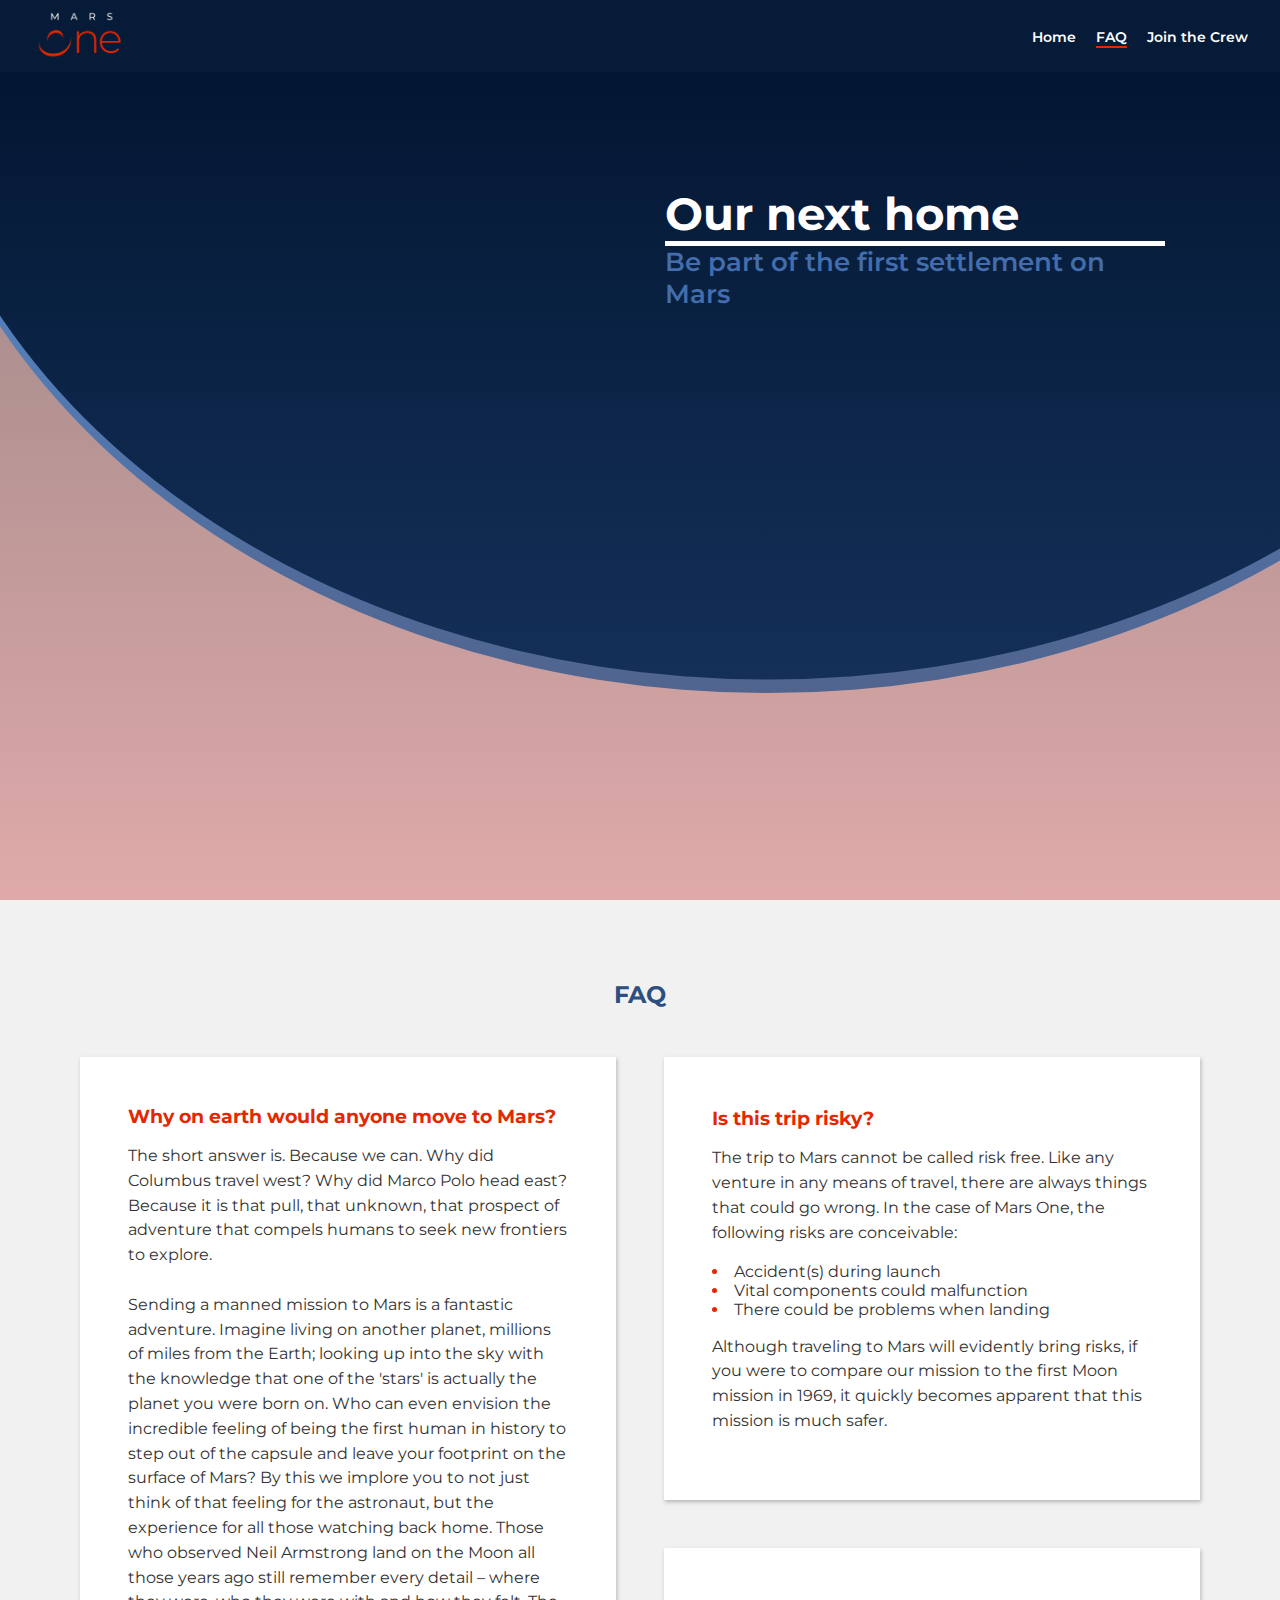
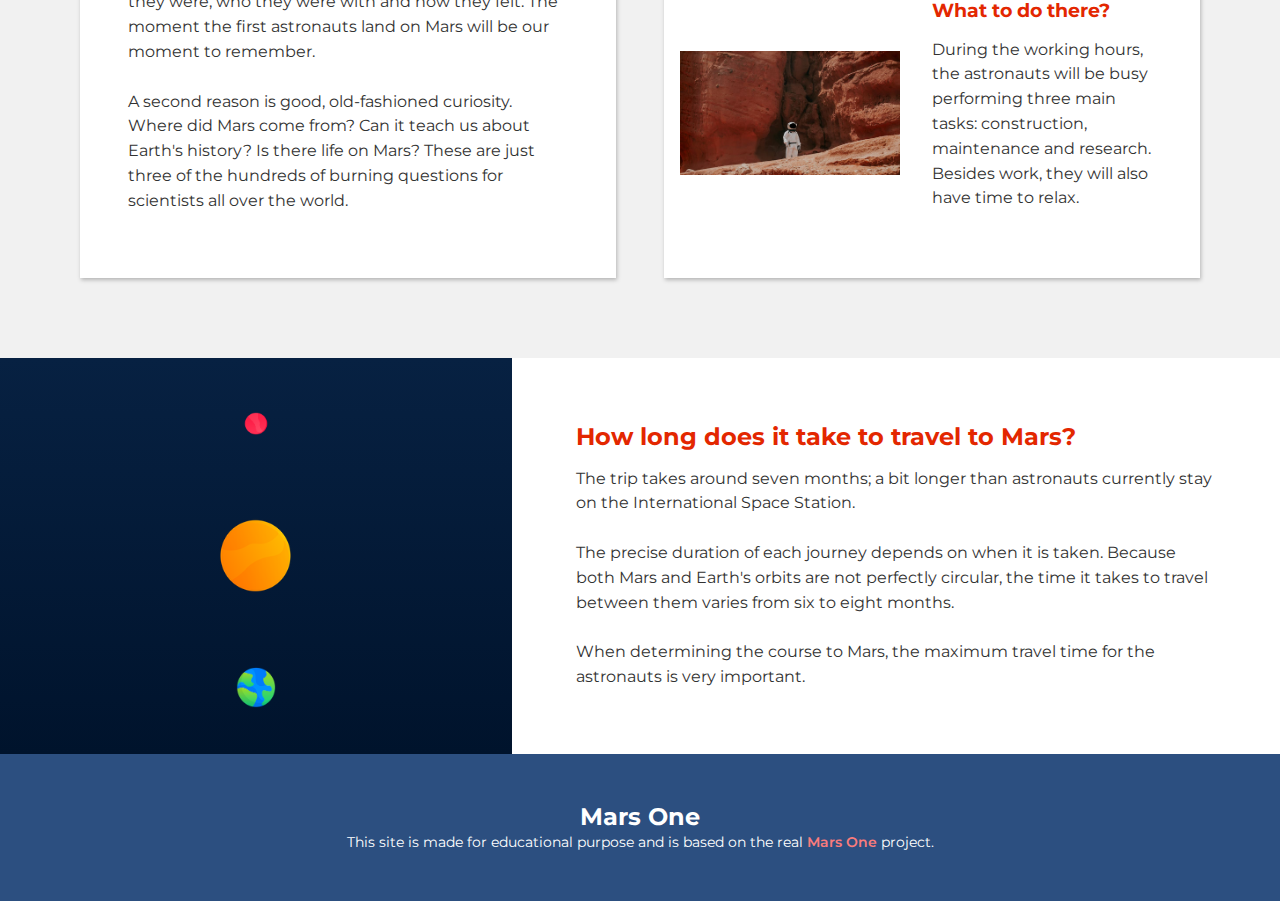
==== faq.html @ 4d16f400 "first commit" ====
<!DOCTYPE html>
<html lang="en">
  <head>
    <meta charset="UTF-8" />
    <meta name="viewport" content="width=device-width, initial-scale=1.0" />
    <meta http-equiv="X-UA-Compatible" content="ie=edge" />
    <link rel="stylesheet" href="styles/style.css" />
    <link
      href="https://fonts.googleapis.com/css?family=Montserrat:300,400,500,600,700,800|Poppins:400,500,700&display=swap"
      rel="stylesheet"
    />
    <title>Mars One - FAQ</title>
  </head>
  <body>
    <!-- navigation and banner -->
    <div class="faq">
      <header>
        <div class="nav-container">
          <a href="#" class="header__link"
            ><img src="images/logo.png" alt="Mars One logo"
          /></a>
          <nav class="header__nav">
            <ul>
              <li><a href="index.html">Home</a></li>
              <li><a href="faq.html" class="nav--active">FAQ</a></li>
              <li><a href="join.html">Join the Crew</a></li>
            </ul>
          </nav>
        </div>
        <section class="banner-heading">
          <h1>Our next home</h1>
          <p>Be part of the first settlement on Mars</p>
        </section>
      </header>
      <div class="ellipse-1"></div>
      <div class="ellipse-2"></div>
    </div>

    <main>
      <!-- articles -->
      <section class="article-section-faq">
        <h2 class="heading">FAQ</h2>

        <article class="article-container faq-art1">
          <div class="article-content">
            <h3>Why on earth would anyone move to Mars?</h3>
            <p>
              The short answer is. Because we can. Why did Columbus travel west?
              Why did Marco Polo head east? Because it is that pull, that
              unknown, that prospect of adventure that compels humans to seek
              new frontiers to explore.
              <br /><br />
              Sending a manned mission to Mars is a fantastic adventure. Imagine
              living on another planet, millions of miles from the Earth;
              looking up into the sky with the knowledge that one of the 'stars'
              is actually the planet you were born on. Who can even envision the
              incredible feeling of being the first human in history to step out
              of the capsule and leave your footprint on the surface of Mars? By
              this we implore you to not just think of that feeling for the
              astronaut, but the experience for all those watching back home.
              Those who observed Neil Armstrong land on the Moon all those years
              ago still remember every detail – where they were, who they were
              with and how they felt. The moment the first astronauts land on
              Mars will be our moment to remember.
              <br /><br />
              A second reason is good, old-fashioned curiosity. Where did Mars
              come from? Can it teach us about Earth's history? Is there life on
              Mars? These are just three of the hundreds of burning questions
              for scientists all over the world.
            </p>
          </div>
        </article>

        <article class="article-container faq-art2">
          <div class="article-content">
            <h3>Is this trip risky?</h3>
            <p>
              The trip to Mars cannot be called risk free. Like any venture in
              any means of travel, there are always things that could go wrong.
              In the case of Mars One, the following risks are conceivable:
            </p>
            <ul>
              <li><span>Accident(s) during launch</span></li>
              <li><span>Vital components could malfunction</span></li>
              <li><span>There could be problems when landing</span></li>
            </ul>
            <p>
              Although traveling to Mars will evidently bring risks, if you were
              to compare our mission to the first Moon mission in 1969, it
              quickly becomes apparent that this mission is much safer.
            </p>
          </div>
        </article>

        <article class="article-container faq-art3">
          <div class="article-image bigger-image astronaut">
            <img
              src="images/page-2/nicolas-lobos-NR_tXTuyTak-unsplash copy 4.jpg"
              alt="astronaut walking on planet"
            />
          </div>
          <div class="article-content">
            <h3>What to do there?</h3>
            <p>
              During the working hours, the astronauts will be busy performing
              three main tasks: construction, maintenance and research. Besides
              work, they will also have time to relax.
            </p>
          </div>
        </article>
      </section>

      <!-- selling -->
      <section>
        <article class="selling-container">
          <div class="selling-container--content">
            <h2>How long does it take to travel to Mars?</h2>
            <p>
              The trip takes around seven months; a bit longer than astronauts
              currently stay on the International Space Station.
              <br /><br />
              The precise duration of each journey depends on when it is taken.
              Because both Mars and Earth's orbits are not perfectly circular,
              the time it takes to travel between them varies from six to eight
              months.
              <br /><br />
              When determining the course to Mars, the maximum travel time for
              the astronauts is very important.
            </p>
          </div>
          <div class="selling-container--image planet-bg">
            <img
              class="image-planet mars"
              src="images/page-2/planets/mars.png"
              alt=""
            />
            <img
              class="image-planet sun"
              src="images/page-2/planets/sun.png"
              alt=""
            />
            <img
              class="image-planet earth"
              src="images/page-2/planets/earth.png"
              alt=""
            />
          </div>
        </article>
      </section>
    </main>

    <!-- footer -->
    <footer>
      <h2>Mars One</h2>
      <p>
        This site is made for educational purpose and is based on the real
        <span>Mars One</span> project.
      </p>
    </footer>
  </body>
</html>
---- styles/style.css ----
body,
h1,
h2,
h3,
h4,
p,
img,
ul,
li {
  padding: 0;
  margin: 0;
}

header {
  display: -ms-grid;
  display: grid;
  -ms-grid-columns: auto;
      grid-template-columns: auto;
  -ms-grid-rows: auto 1fr;
      grid-template-rows: auto 1fr;
  min-height: 100vh;
  background-image: -webkit-gradient(linear, left top, left bottom, from(rgba(36, 2, 2, 0.5)), to(rgba(193, 85, 85, 0.5)));
  background-image: linear-gradient(rgba(36, 2, 2, 0.5), rgba(193, 85, 85, 0.5));
}

header .banner-heading {
  -ms-flex-item-align: start;
      align-self: flex-start;
  -ms-grid-column-align: center;
      justify-self: center;
  max-width: 500px;
  padding: 10vh;
  color: #ffffff;
  z-index: 1;
}

header .banner-heading p {
  font-size: 1.2rem;
  font-weight: 600;
  color: #436dac;
}

header .banner-heading h1 {
  font-size: 1.6rem;
  border-bottom: 3px solid #ffffff;
}

header .banner-heading-join {
  -ms-flex-item-align: end;
      align-self: flex-end;
  justify-self: flex-start;
}

header .nav-container {
  z-index: 2;
  background: #061b38;
  display: -webkit-box;
  display: -ms-flexbox;
  display: flex;
  -webkit-box-pack: justify;
      -ms-flex-pack: justify;
          justify-content: space-between;
  -webkit-box-align: center;
      -ms-flex-align: center;
          align-items: center;
  -webkit-box-orient: vertical;
  -webkit-box-direction: normal;
      -ms-flex-direction: column;
          flex-direction: column;
  color: #ffffff;
}

header .nav-container .nav--active {
  border-bottom: 2px solid #e32700;
}

header .nav-container img {
  max-height: 60px;
}

header .nav-container li + li {
  margin-left: 1rem;
}

header .nav-container ul {
  margin: 0 0 1rem 0;
  padding: 0;
}

header .nav-container ul li {
  list-style: none;
  display: inline;
}

header .nav-container ul li a {
  font-size: 0.9rem;
  font-weight: 600;
  text-decoration: none;
  color: inherit;
}

.index {
  background: center/cover url("../../images/page-1/hero-1.jpg") no-repeat;
}

.faq {
  background: center/cover url("../../images/page-2/hero-2.jpg") no-repeat;
}

.join {
  background: center/cover url("../../images/page-3/hero-3.jpg") no-repeat;
}

.ellipse-1-join,
.ellipse-2-join,
.ellipse-1,
.ellipse-2 {
  position: absolute;
  top: 0;
  height: 100vh;
  width: 100vw;
  -webkit-clip-path: ellipse(72% 57% at 27% 100%);
          clip-path: ellipse(72% 57% at 27% 100%);
  background-image: -webkit-gradient(linear, left top, left bottom, from(rgba(21, 52, 98, 0.7)), to(#5e98e2));
  background-image: linear-gradient(rgba(21, 52, 98, 0.7), #5e98e2);
}

.ellipse-2-join {
  -webkit-clip-path: ellipse(71.5% 55% at 27% 100%);
          clip-path: ellipse(71.5% 55% at 27% 100%);
  background-image: -webkit-gradient(linear, left top, left bottom, from(rgba(21, 52, 98, 0.9)), to(#00132c));
  background-image: linear-gradient(rgba(21, 52, 98, 0.9), #00132c);
}

.ellipse-1 {
  -webkit-clip-path: ellipse(68% 77% at 60% 0%);
          clip-path: ellipse(68% 77% at 60% 0%);
  background-image: -webkit-gradient(linear, left top, left bottom, from(#5e98e2), to(rgba(21, 52, 98, 0.7)));
  background-image: linear-gradient(#5e98e2, rgba(21, 52, 98, 0.7));
}

.ellipse-2 {
  -webkit-clip-path: ellipse(67.75% 75.5% at 60% 0%);
          clip-path: ellipse(67.75% 75.5% at 60% 0%);
  background-image: -webkit-gradient(linear, left top, left bottom, from(#00132c), to(rgba(21, 52, 98, 0.9)));
  background-image: linear-gradient(#00132c, rgba(21, 52, 98, 0.9));
}

@media only screen and (min-width: 600px) {
  header .banner-heading {
    -ms-flex-item-align: start;
        align-self: flex-start;
    justify-self: flex-end;
    padding: 9vw;
  }
  header .banner-heading p {
    font-size: 1.6rem;
    line-height: 2rem;
  }
  header .banner-heading h1 {
    font-size: 2.8rem;
    border-bottom: 5px solid #ffffff;
  }
  header .banner-heading-join {
    justify-self: flex-start;
    -ms-flex-item-align: end;
        align-self: flex-end;
  }
  header .nav-container {
    -webkit-box-orient: horizontal;
    -webkit-box-direction: normal;
        -ms-flex-direction: row;
            flex-direction: row;
    padding: 0.25rem 1rem;
  }
  header .nav-container ul {
    margin: 0;
  }
}

@media only screen and (min-width: 700px) {
  header .nav-container {
    padding: 0.25rem 2rem;
  }
  header .banner-heading {
    max-height: 25%;
  }
}

footer {
  background: #2c4f80;
  color: #ffffff;
  padding: 3rem;
  text-align: center;
}

footer p {
  color: #ffffff;
}

footer span {
  color: #f97c7c;
  font-weight: 600;
}

.selling-container {
  display: -webkit-box;
  display: -ms-flexbox;
  display: flex;
  -webkit-box-orient: vertical;
  -webkit-box-direction: normal;
      -ms-flex-direction: column;
          flex-direction: column;
}

.selling-container .selling-container--content {
  padding: 3rem 2rem;
}

.selling-container .selling-container--content h2, .selling-container .selling-container--content span {
  color: #e32700;
}

.selling-container .selling-container--content h2 + p {
  padding-top: 1rem;
}

.selling-container .planet-bg {
  display: -webkit-box;
  display: -ms-flexbox;
  display: flex;
  -webkit-box-orient: vertical;
  -webkit-box-direction: normal;
      -ms-flex-direction: column;
          flex-direction: column;
  -ms-flex-pack: distribute;
      justify-content: space-around;
  -webkit-box-align: center;
      -ms-flex-align: center;
          align-items: center;
  background-image: -webkit-gradient(linear, left top, left bottom, from(#072142), to(#00132c));
  background-image: linear-gradient(#072142, #00132c);
  width: 100%;
}

.selling-container .selling-container--image img {
  display: block;
  width: 100%;
}

.selling-container .selling-container--image .image-planet {
  -o-object-fit: contain;
     object-fit: contain;
}

.selling-container .selling-container--image .image-planet.earth {
  width: 8%;
}

.selling-container .selling-container--image .image-planet.sun {
  width: 15%;
}

.selling-container .selling-container--image .image-planet.mars {
  width: 5%;
}

@media only screen and (min-width: 500px) {
  .selling-container {
    display: -webkit-box;
    display: -ms-flexbox;
    display: flex;
    -webkit-box-orient: horizontal;
    -webkit-box-direction: reverse;
        -ms-flex-direction: row-reverse;
            flex-direction: row-reverse;
  }
  .selling-container img {
    width: 100%;
    height: 100%;
    -o-object-fit: cover;
       object-fit: cover;
  }
  .selling-container .selling-container--content {
    max-width: 50%;
    padding: 3rem 2rem;
    -ms-flex-item-align: center;
        -ms-grid-row-align: center;
        align-self: center;
  }
}

@media only screen and (min-width: 600px) {
  .selling-container p {
    font-size: 1rem;
    line-height: 1.55rem;
  }
}

@media only screen and (min-width: 800px) {
  .selling-container .selling-container--content {
    padding: 4rem;
  }
}

.article-section, .article-section-faq {
  background: #f1f1f1;
  padding: 2rem 1rem;
}

.article-section h3, .article-section-faq h3 {
  color: #e32700;
}

.article-section h2, .article-section-faq h2 {
  color: #2c4f80;
  text-align: center;
}

.article-section p, .article-section-faq p {
  padding: 1rem 0;
}

.article-section ul, .article-section-faq ul {
  list-style-position: inside;
}

.article-section li, .article-section-faq li {
  color: #e32700;
}

.article-section li span, .article-section-faq li span {
  color: #323232;
}

.article-section img, .article-section-faq img {
  display: block;
  width: 100%;
}

.article-section .article-container, .article-section-faq .article-container {
  background: #ffffff;
  color: #323232;
  margin-top: 2rem;
  -webkit-box-shadow: 1px 2px 4px rgba(0, 0, 0, 0.25);
          box-shadow: 1px 2px 4px rgba(0, 0, 0, 0.25);
}

.article-section .article-container .article-image.smaller-image, .article-section-faq .article-container .article-image.smaller-image {
  padding: 2rem 2rem 0 2rem;
}

.article-section .article-container .article-image.smaller-image img, .article-section-faq .article-container .article-image.smaller-image img {
  width: 50%;
  margin: auto;
}

.article-section .article-container .article-content, .article-section-faq .article-container .article-content {
  padding: 2rem;
}

.article-section .article-container .article-content button, .article-section-faq .article-container .article-content button {
  background: #ffffff;
  color: #2c4f80;
  font-size: 0.75rem;
  border: 1px solid #2c4f80;
  border-radius: 0.5rem;
  padding: 0.4rem 1.2rem;
}

.article-section .article-container form, .article-section-faq .article-container form {
  padding: 3rem;
}

.article-section .article-container form input, .article-section-faq .article-container form input {
  padding: 0.5rem;
  -webkit-box-sizing: border-box;
          box-sizing: border-box;
  border: 1px solid #2c4f80;
  border-radius: 0.25rem;
}

.article-section .article-container form input[type=text], .article-section-faq .article-container form input[type=text] {
  width: 100%;
  padding-left: 1rem;
}

.article-section .article-container form input[type=text]:focus, .article-section .article-container form input[type=textarea]:focus, .article-section-faq .article-container form input[type=text]:focus, .article-section-faq .article-container form input[type=textarea]:focus {
  border: 1px solid #ff9300;
}

.article-section .article-container form input[type=submit], .article-section-faq .article-container form input[type=submit] {
  background: #ffffff;
  color: #2c4f80;
}

.article-section .article-container form input[type=textarea], .article-section-faq .article-container form input[type=textarea] {
  width: 100%;
  height: 150px;
}

.article-section .article-container form label, .article-section-faq .article-container form label {
  color: #2c4f80;
}

@media screen and (min-width: 500px) {
  .article-section, .article-section-faq {
    padding: 2rem;
  }
}

@media screen and (min-width: 600px) {
  .article-section, .article-section-faq {
    padding: 3rem;
  }
  .article-section p, .article-section-faq p {
    font-size: 1rem;
    line-height: 1.55rem;
  }
  .article-section .article-container, .article-section-faq .article-container {
    padding: 0;
    display: -webkit-box;
    display: -ms-flexbox;
    display: flex;
    justify-items: center;
    -webkit-box-align: center;
        -ms-flex-align: center;
            align-items: center;
  }
  .article-section .article-container .article-image.smaller-image, .article-section-faq .article-container .article-image.smaller-image {
    -webkit-box-flex: 1;
        -ms-flex: 1;
            flex: 1;
    padding: 1rem 0 1rem 1rem;
  }
  .article-section .article-container .article-image.smaller-image img, .article-section-faq .article-container .article-image.smaller-image img {
    width: 67%;
  }
  .article-section .article-container .article-image.bigger-image, .article-section-faq .article-container .article-image.bigger-image {
    -webkit-box-flex: 1;
        -ms-flex: 1;
            flex: 1;
    padding: 0;
  }
  .article-section .article-container .article-image.bigger-image img, .article-section-faq .article-container .article-image.bigger-image img {
    height: 100%;
    width: 100%;
    -o-object-fit: cover;
       object-fit: cover;
  }
  .article-section .article-container .article-content, .article-section-faq .article-container .article-content {
    -webkit-box-flex: 1;
        -ms-flex: 1;
            flex: 1;
  }
  .article-section .heading, .article-section-faq .heading {
    grid-area: heading;
  }
  .article-section .art1, .article-section-faq .art1 {
    grid-area: art1;
    display: -webkit-box;
    display: -ms-flexbox;
    display: flex;
  }
  .article-section .faq-art1, .article-section-faq .faq-art1 {
    grid-area: faq-art1;
    display: -webkit-box;
    display: -ms-flexbox;
    display: flex;
  }
  .article-section .art2, .article-section-faq .art2 {
    grid-area: art2;
    display: -webkit-box;
    display: -ms-flexbox;
    display: flex;
  }
  .article-section .faq-art2, .article-section-faq .faq-art2 {
    grid-area: faq-art2;
    display: -webkit-box;
    display: -ms-flexbox;
    display: flex;
  }
  .article-section .art3, .article-section-faq .art3 {
    grid-area: art3;
    display: -webkit-box;
    display: -ms-flexbox;
    display: flex;
  }
  .article-section .faq-art3, .article-section-faq .faq-art3 {
    grid-area: faq-art3;
    display: -webkit-box;
    display: -ms-flexbox;
    display: flex;
  }
}

@media screen and (min-width: 700px) {
  .article-section, .article-section-faq {
    padding: 4rem;
  }
}

@media screen and (min-width: 1100px) {
  .article-section, .article-section-faq {
    padding: 5rem;
    display: -ms-grid;
    display: grid;
    -ms-grid-columns: 2fr 1fr;
        grid-template-columns: 2fr 1fr;
    -ms-grid-rows: auto 1fr 1fr;
        grid-template-rows: auto 1fr 1fr;
        grid-template-areas: 'heading heading' 'art1 art3 ' 'art2 art3';
    grid-gap: 3rem;
  }
  .article-section .article-container, .article-section-faq .article-container {
    padding: 1rem;
    margin-top: 0;
  }
  .article-section .article-container.art3, .article-section-faq .article-container.art3 {
    -webkit-box-orient: vertical;
    -webkit-box-direction: normal;
        -ms-flex-direction: column;
            flex-direction: column;
  }
  .article-section .article-container .article-image.smaller-image, .article-section-faq .article-container .article-image.smaller-image {
    display: -webkit-box;
    display: -ms-flexbox;
    display: flex;
  }
  .article-section .article-container .article-image.smaller-image img, .article-section-faq .article-container .article-image.smaller-image img {
    padding: 0;
  }
  .article-section-faq {
    -ms-grid-columns: 1fr 1fr;
        grid-template-columns: 1fr 1fr;
    -ms-grid-rows: auto auto auto;
        grid-template-rows: auto auto auto;
        grid-template-areas: 'heading heading' 'faq-art1 faq-art2 ' 'faq-art1 faq-art3';
  }
}

body {
  font-family: "Montserrat", sans-serif;
  -webkit-box-sizing: border-box;
          box-sizing: border-box;
}

p {
  font-size: 0.9rem;
  line-height: 1.4rem;
  color: #323232;
}
/*# sourceMappingURL=style.css.map */
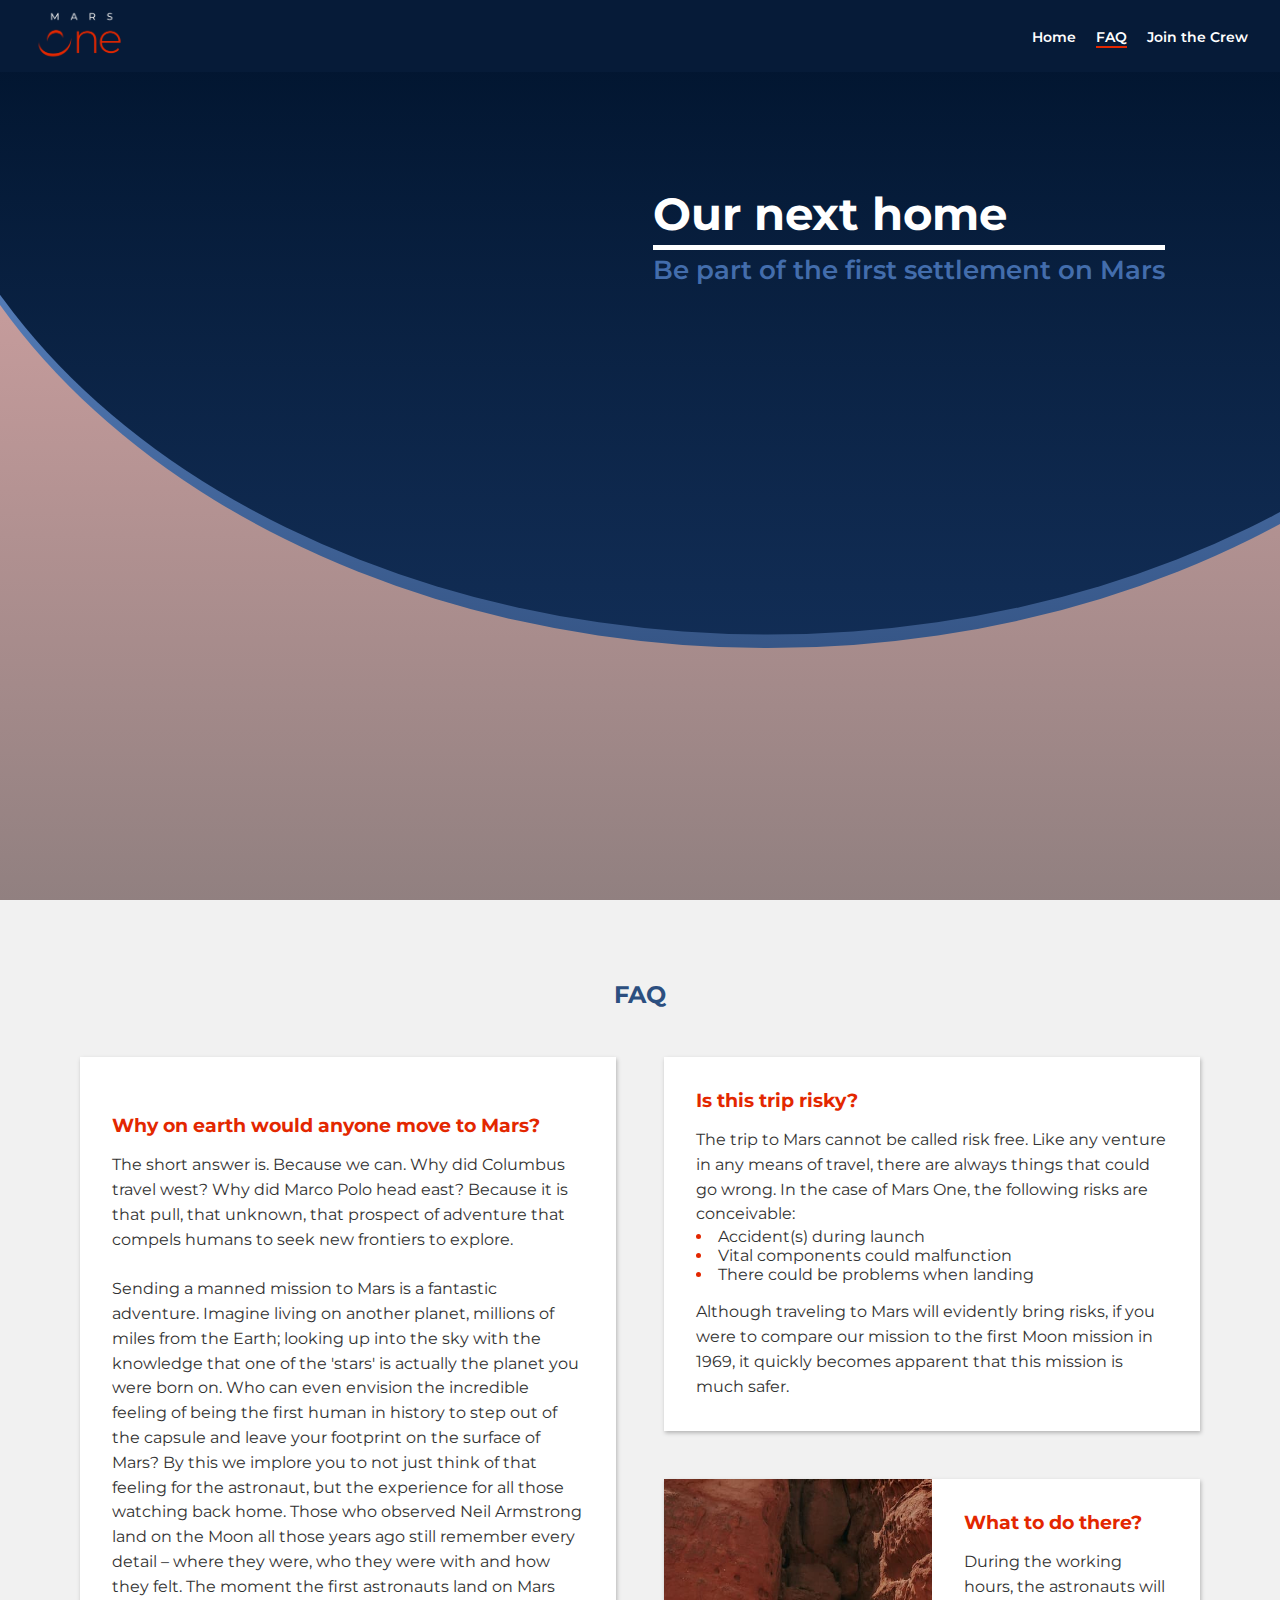
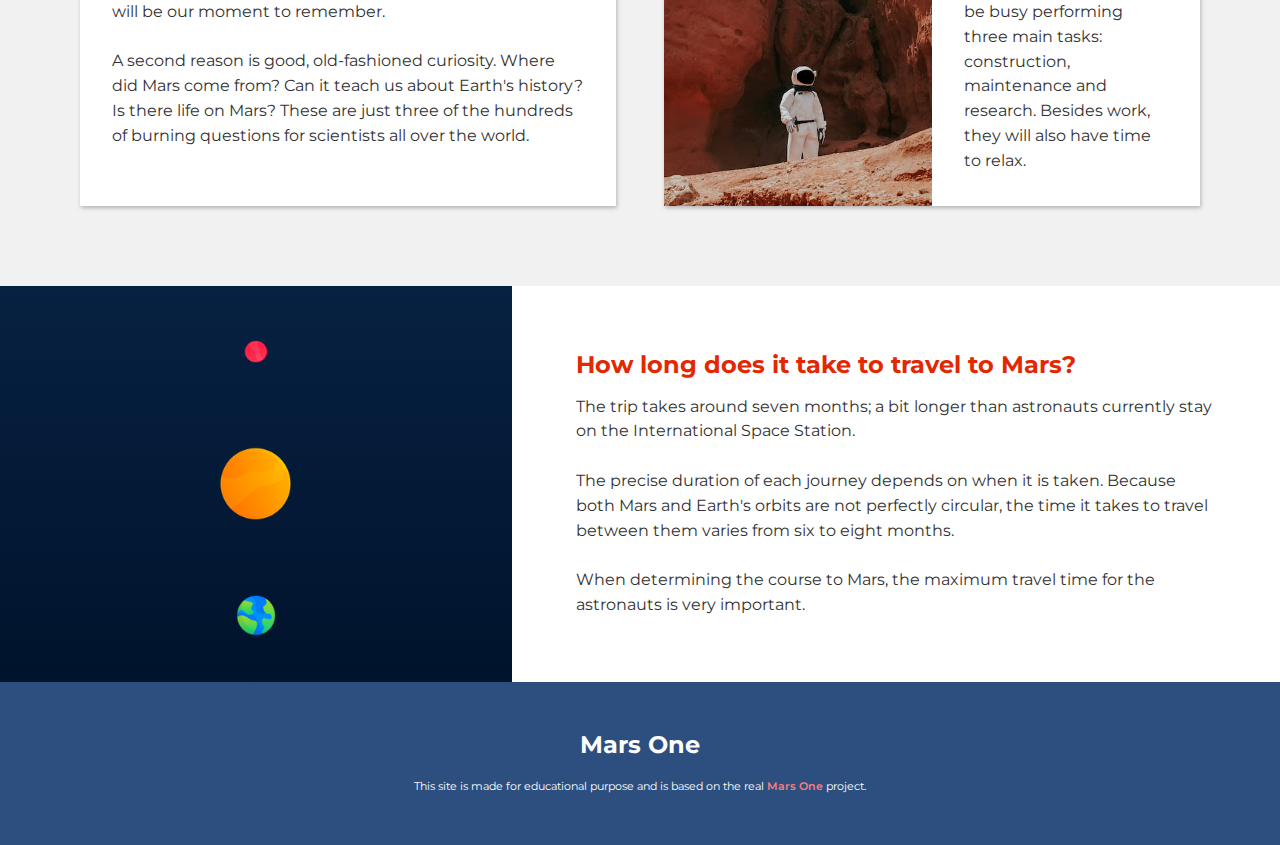
==== commit 829f411a: "functional, still needs fine tuning. Typeface size, trasitions and writing it as BEM" ====
--- a/faq.html
+++ b/faq.html
@@ -13,10 +13,10 @@
   </head>
   <body>
     <!-- navigation and banner -->
-    <div class="faq">
+    <div class="faq__bg">
       <header>
         <div class="nav-container">
-          <a href="#" class="header__link"
+          <a href="index.html" class="header__link"
             ><img src="images/logo.png" alt="Mars One logo"
           /></a>
           <nav class="header__nav">
@@ -32,16 +32,14 @@
           <p>Be part of the first settlement on Mars</p>
         </section>
       </header>
-      <div class="ellipse-1"></div>
-      <div class="ellipse-2"></div>
     </div>
 
     <main>
       <!-- articles -->
-      <section class="article-section-faq">
+      <section class="article-section faq">
         <h2 class="heading">FAQ</h2>
 
-        <article class="article-container faq-art1">
+        <article class="article-container ordinary faq art1">
           <div class="article-content">
             <h3>Why on earth would anyone move to Mars?</h3>
             <p>
@@ -71,7 +69,7 @@
           </div>
         </article>
 
-        <article class="article-container faq-art2">
+        <article class="article-container ordinary faq art2">
           <div class="article-content">
             <h3>Is this trip risky?</h3>
             <p>
@@ -92,8 +90,8 @@
           </div>
         </article>
 
-        <article class="article-container faq-art3">
-          <div class="article-image bigger-image astronaut">
+        <article class="article-container cover faq art3">
+          <div class="article-image article-image--bigger">
             <img
               src="images/page-2/nicolas-lobos-NR_tXTuyTak-unsplash copy 4.jpg"
               alt="astronaut walking on planet"
--- a/styles/style.css
+++ b/styles/style.css
@@ -11,6 +11,19 @@
   margin: 0;
 }
 
+.index__bg::before,
+.faq__bg::before,
+.join__bg::before,
+.index__bg::after,
+.faq__bg::after,
+.join__bg::after {
+  position: absolute;
+  top: 0;
+  height: 100vh;
+  width: 100vw;
+  content: "";
+}
+
 header {
   display: -ms-grid;
   display: grid;
@@ -19,8 +32,8 @@
   -ms-grid-rows: auto 1fr;
       grid-template-rows: auto 1fr;
   min-height: 100vh;
-  background-image: -webkit-gradient(linear, left top, left bottom, from(rgba(36, 2, 2, 0.5)), to(rgba(193, 85, 85, 0.5)));
-  background-image: linear-gradient(rgba(36, 2, 2, 0.5), rgba(193, 85, 85, 0.5));
+  background-image: -webkit-gradient(linear, left top, left bottom, from(rgba(193, 85, 85, 0.5)), to(rgba(36, 2, 2, 0.5)));
+  background-image: linear-gradient(rgba(193, 85, 85, 0.5), rgba(36, 2, 2, 0.5));
 }
 
 header .banner-heading {
@@ -28,8 +41,8 @@
       align-self: flex-start;
   -ms-grid-column-align: center;
       justify-self: center;
-  max-width: 500px;
-  padding: 10vh;
+  max-width: 50%;
+  padding: 12vh;
   color: #ffffff;
   z-index: 1;
 }
@@ -43,6 +56,8 @@
 header .banner-heading h1 {
   font-size: 1.6rem;
   border-bottom: 3px solid #ffffff;
+  padding-bottom: 0.25rem;
+  margin-bottom: 0.25rem;
 }
 
 header .banner-heading-join {
@@ -99,51 +114,46 @@
   color: inherit;
 }
 
-.index {
+.index__bg {
   background: center/cover url("../../images/page-1/hero-1.jpg") no-repeat;
 }
 
-.faq {
+.faq__bg {
   background: center/cover url("../../images/page-2/hero-2.jpg") no-repeat;
 }
 
-.join {
+.join__bg {
   background: center/cover url("../../images/page-3/hero-3.jpg") no-repeat;
 }
 
-.ellipse-1-join,
-.ellipse-2-join,
-.ellipse-1,
-.ellipse-2 {
-  position: absolute;
-  top: 0;
-  height: 100vh;
-  width: 100vw;
-  -webkit-clip-path: ellipse(72% 57% at 27% 100%);
-          clip-path: ellipse(72% 57% at 27% 100%);
-  background-image: -webkit-gradient(linear, left top, left bottom, from(rgba(21, 52, 98, 0.7)), to(#5e98e2));
-  background-image: linear-gradient(rgba(21, 52, 98, 0.7), #5e98e2);
-}
-
-.ellipse-2-join {
-  -webkit-clip-path: ellipse(71.5% 55% at 27% 100%);
-          clip-path: ellipse(71.5% 55% at 27% 100%);
+.index__bg::before,
+.faq__bg::before {
+  -webkit-clip-path: ellipse(88% 79% at 60% 0%);
+          clip-path: ellipse(88% 79% at 60% 0%);
+  background-image: -webkit-gradient(linear, left top, left bottom, from(rgba(94, 151, 226, 0.9)), to(rgba(21, 52, 98, 0.9)));
+  background-image: linear-gradient(rgba(94, 151, 226, 0.9), rgba(21, 52, 98, 0.9));
+}
+
+.index__bg::after,
+.faq__bg::after {
+  -webkit-clip-path: ellipse(87.75% 77.5% at 60% 0%);
+          clip-path: ellipse(87.75% 77.5% at 60% 0%);
+  background-image: -webkit-gradient(linear, left top, left bottom, from(#00132c), to(rgba(21, 52, 98, 0.9)));
+  background-image: linear-gradient(#00132c, rgba(21, 52, 98, 0.9));
+}
+
+.join__bg::before {
+  -webkit-clip-path: ellipse(82% 57% at 27% 100%);
+          clip-path: ellipse(82% 57% at 27% 100%);
+  background-image: -webkit-gradient(linear, left top, left bottom, from(rgba(21, 52, 98, 0.9)), to(rgba(94, 151, 226, 0.9)));
+  background-image: linear-gradient(rgba(21, 52, 98, 0.9), rgba(94, 151, 226, 0.9));
+}
+
+.join__bg::after {
+  -webkit-clip-path: ellipse(81.5% 55% at 27% 100%);
+          clip-path: ellipse(81.5% 55% at 27% 100%);
   background-image: -webkit-gradient(linear, left top, left bottom, from(rgba(21, 52, 98, 0.9)), to(#00132c));
   background-image: linear-gradient(rgba(21, 52, 98, 0.9), #00132c);
-}
-
-.ellipse-1 {
-  -webkit-clip-path: ellipse(68% 77% at 60% 0%);
-          clip-path: ellipse(68% 77% at 60% 0%);
-  background-image: -webkit-gradient(linear, left top, left bottom, from(#5e98e2), to(rgba(21, 52, 98, 0.7)));
-  background-image: linear-gradient(#5e98e2, rgba(21, 52, 98, 0.7));
-}
-
-.ellipse-2 {
-  -webkit-clip-path: ellipse(67.75% 75.5% at 60% 0%);
-          clip-path: ellipse(67.75% 75.5% at 60% 0%);
-  background-image: -webkit-gradient(linear, left top, left bottom, from(#00132c), to(rgba(21, 52, 98, 0.9)));
-  background-image: linear-gradient(#00132c, rgba(21, 52, 98, 0.9));
 }
 
 @media only screen and (min-width: 600px) {
@@ -176,6 +186,24 @@
   header .nav-container ul {
     margin: 0;
   }
+  .index__bg::before,
+  .faq__bg::before {
+    -webkit-clip-path: ellipse(68% 72% at 60% 0%);
+            clip-path: ellipse(68% 72% at 60% 0%);
+  }
+  .index__bg::after,
+  .faq__bg::after {
+    -webkit-clip-path: ellipse(67.75% 70.5% at 60% 0%);
+            clip-path: ellipse(67.75% 70.5% at 60% 0%);
+  }
+  .join__bg::before {
+    -webkit-clip-path: ellipse(73% 57% at 27% 100%);
+            clip-path: ellipse(73% 57% at 27% 100%);
+  }
+  .join__bg::after {
+    -webkit-clip-path: ellipse(72.5% 55% at 27% 100%);
+            clip-path: ellipse(72.5% 55% at 27% 100%);
+  }
 }
 
 @media only screen and (min-width: 700px) {
@@ -196,6 +224,8 @@
 
 footer p {
   color: #ffffff;
+  font-size: 0.7rem;
+  padding-top: 1rem;
 }
 
 footer span {
@@ -303,42 +333,46 @@
   }
 }
 
-.article-section, .article-section-faq {
+.article-section {
   background: #f1f1f1;
   padding: 2rem 1rem;
 }
 
-.article-section h3, .article-section-faq h3 {
+.article-section h3 {
   color: #e32700;
 }
 
-.article-section h2, .article-section-faq h2 {
+.article-section h2 {
   color: #2c4f80;
   text-align: center;
 }
 
-.article-section p, .article-section-faq p {
+.article-section p {
   padding: 1rem 0;
 }
 
-.article-section ul, .article-section-faq ul {
+.article-section .faq p {
+  padding: 1rem 0 0 0;
+}
+
+.article-section ul {
   list-style-position: inside;
 }
 
-.article-section li, .article-section-faq li {
+.article-section ul li {
   color: #e32700;
 }
 
-.article-section li span, .article-section-faq li span {
+.article-section ul li span {
   color: #323232;
 }
 
-.article-section img, .article-section-faq img {
+.article-section img {
   display: block;
   width: 100%;
 }
 
-.article-section .article-container, .article-section-faq .article-container {
+.article-section .article-container {
   background: #ffffff;
   color: #323232;
   margin-top: 2rem;
@@ -346,20 +380,20 @@
           box-shadow: 1px 2px 4px rgba(0, 0, 0, 0.25);
 }
 
-.article-section .article-container .article-image.smaller-image, .article-section-faq .article-container .article-image.smaller-image {
+.article-section .article-container .article-image--smaller {
   padding: 2rem 2rem 0 2rem;
 }
 
-.article-section .article-container .article-image.smaller-image img, .article-section-faq .article-container .article-image.smaller-image img {
+.article-section .article-container .article-image--smaller img {
   width: 50%;
   margin: auto;
 }
 
-.article-section .article-container .article-content, .article-section-faq .article-container .article-content {
+.article-section .article-container .article-content {
   padding: 2rem;
 }
 
-.article-section .article-container .article-content button, .article-section-faq .article-container .article-content button {
+.article-section .article-container .article-content button {
   background: #ffffff;
   color: #2c4f80;
   font-size: 0.75rem;
@@ -368,140 +402,98 @@
   padding: 0.4rem 1.2rem;
 }
 
-.article-section .article-container form, .article-section-faq .article-container form {
-  padding: 3rem;
-}
-
-.article-section .article-container form input, .article-section-faq .article-container form input {
-  padding: 0.5rem;
-  -webkit-box-sizing: border-box;
-          box-sizing: border-box;
-  border: 1px solid #2c4f80;
-  border-radius: 0.25rem;
-}
-
-.article-section .article-container form input[type=text], .article-section-faq .article-container form input[type=text] {
-  width: 100%;
-  padding-left: 1rem;
-}
-
-.article-section .article-container form input[type=text]:focus, .article-section .article-container form input[type=textarea]:focus, .article-section-faq .article-container form input[type=text]:focus, .article-section-faq .article-container form input[type=textarea]:focus {
-  border: 1px solid #ff9300;
-}
-
-.article-section .article-container form input[type=submit], .article-section-faq .article-container form input[type=submit] {
-  background: #ffffff;
-  color: #2c4f80;
-}
-
-.article-section .article-container form input[type=textarea], .article-section-faq .article-container form input[type=textarea] {
-  width: 100%;
-  height: 150px;
-}
-
-.article-section .article-container form label, .article-section-faq .article-container form label {
-  color: #2c4f80;
-}
-
 @media screen and (min-width: 500px) {
-  .article-section, .article-section-faq {
+  .article-section {
     padding: 2rem;
   }
 }
 
 @media screen and (min-width: 600px) {
-  .article-section, .article-section-faq {
+  .article-section {
     padding: 3rem;
   }
-  .article-section p, .article-section-faq p {
+  .article-section p {
     font-size: 1rem;
     line-height: 1.55rem;
   }
-  .article-section .article-container, .article-section-faq .article-container {
+  .article-section .article-container {
     padding: 0;
     display: -webkit-box;
     display: -ms-flexbox;
     display: flex;
+  }
+  .article-section .article-container .article-image {
+    max-width: 50%;
+  }
+  .article-section .article-container .article-image--smaller {
+    -webkit-box-flex: 1;
+        -ms-flex: 1;
+            flex: 1;
+    padding: 1rem 0 1rem 1rem;
+  }
+  .article-section .article-container .article-image--smaller img {
+    width: 67%;
+  }
+  .article-section .article-container .article-image--bigger img {
+    -webkit-box-flex: 1;
+        -ms-flex: 1;
+            flex: 1;
+    height: 100%;
+    width: 100%;
+    -o-object-fit: cover;
+       object-fit: cover;
+  }
+  .article-section .article-container .article-content {
+    -webkit-box-flex: 1;
+        -ms-flex: 1;
+            flex: 1;
+  }
+  .article-section .article-container.ordinary {
     justify-items: center;
     -webkit-box-align: center;
         -ms-flex-align: center;
             align-items: center;
   }
-  .article-section .article-container .article-image.smaller-image, .article-section-faq .article-container .article-image.smaller-image {
-    -webkit-box-flex: 1;
-        -ms-flex: 1;
-            flex: 1;
-    padding: 1rem 0 1rem 1rem;
-  }
-  .article-section .article-container .article-image.smaller-image img, .article-section-faq .article-container .article-image.smaller-image img {
-    width: 67%;
-  }
-  .article-section .article-container .article-image.bigger-image, .article-section-faq .article-container .article-image.bigger-image {
-    -webkit-box-flex: 1;
-        -ms-flex: 1;
-            flex: 1;
-    padding: 0;
-  }
-  .article-section .article-container .article-image.bigger-image img, .article-section-faq .article-container .article-image.bigger-image img {
-    height: 100%;
-    width: 100%;
-    -o-object-fit: cover;
-       object-fit: cover;
-  }
-  .article-section .article-container .article-content, .article-section-faq .article-container .article-content {
-    -webkit-box-flex: 1;
-        -ms-flex: 1;
-            flex: 1;
-  }
-  .article-section .heading, .article-section-faq .heading {
+  .article-section .heading {
     grid-area: heading;
   }
-  .article-section .art1, .article-section-faq .art1 {
+  .article-section .art1 {
     grid-area: art1;
     display: -webkit-box;
     display: -ms-flexbox;
     display: flex;
   }
-  .article-section .faq-art1, .article-section-faq .faq-art1 {
+  .article-section .art2 {
+    grid-area: art2;
+    display: -webkit-box;
+    display: -ms-flexbox;
+    display: flex;
+  }
+  .article-section .art3 {
+    grid-area: art3;
+    display: -webkit-box;
+    display: -ms-flexbox;
+    display: flex;
+  }
+  .article-section .faq.art1 {
     grid-area: faq-art1;
-    display: -webkit-box;
-    display: -ms-flexbox;
-    display: flex;
-  }
-  .article-section .art2, .article-section-faq .art2 {
-    grid-area: art2;
-    display: -webkit-box;
-    display: -ms-flexbox;
-    display: flex;
-  }
-  .article-section .faq-art2, .article-section-faq .faq-art2 {
+  }
+  .article-section .faq.art2 {
     grid-area: faq-art2;
-    display: -webkit-box;
-    display: -ms-flexbox;
-    display: flex;
-  }
-  .article-section .art3, .article-section-faq .art3 {
-    grid-area: art3;
-    display: -webkit-box;
-    display: -ms-flexbox;
-    display: flex;
-  }
-  .article-section .faq-art3, .article-section-faq .faq-art3 {
+  }
+  .article-section .faq.art3 {
     grid-area: faq-art3;
-    display: -webkit-box;
-    display: -ms-flexbox;
-    display: flex;
   }
 }
 
 @media screen and (min-width: 700px) {
-  .article-section, .article-section-faq {
+  .article-section {
     padding: 4rem;
   }
 }
 
 @media screen and (min-width: 1100px) {
-  .article-section, .article-section-faq {
+  .article-section.index, .article-section.faq {
     padding: 5rem;
     display: -ms-grid;
     display: grid;
@@ -512,25 +504,25 @@
         grid-template-areas: 'heading heading' 'art1 art3 ' 'art2 art3';
     grid-gap: 3rem;
   }
-  .article-section .article-container, .article-section-faq .article-container {
-    padding: 1rem;
+  .article-section.index .article-container, .article-section.faq .article-container {
     margin-top: 0;
   }
-  .article-section .article-container.art3, .article-section-faq .article-container.art3 {
+  .article-section.index .article-container.ordinary.art3, .article-section.faq .article-container.ordinary.art3 {
     -webkit-box-orient: vertical;
     -webkit-box-direction: normal;
         -ms-flex-direction: column;
             flex-direction: column;
   }
-  .article-section .article-container .article-image.smaller-image, .article-section-faq .article-container .article-image.smaller-image {
-    display: -webkit-box;
-    display: -ms-flexbox;
-    display: flex;
-  }
-  .article-section .article-container .article-image.smaller-image img, .article-section-faq .article-container .article-image.smaller-image img {
+  .article-section.index .article-container .article-image--smaller, .article-section.faq .article-container .article-image--smaller {
+    display: -webkit-box;
+    display: -ms-flexbox;
+    display: flex;
+  }
+  .article-section.index .article-container .article-image--smaller img, .article-section.faq .article-container .article-image--smaller img {
     padding: 0;
-  }
-  .article-section-faq {
+    max-width: 100%;
+  }
+  .article-section.faq {
     -ms-grid-columns: 1fr 1fr;
         grid-template-columns: 1fr 1fr;
     -ms-grid-rows: auto auto auto;
@@ -539,10 +531,133 @@
   }
 }
 
+.form-section {
+  background: #f1f1f1;
+  padding: 2rem 1rem;
+}
+
+.form-section h2 {
+  color: #2c4f80;
+  text-align: center;
+}
+
+.form-section p {
+  padding: 1rem 0;
+  text-align: center;
+}
+
+.form-section article {
+  background: #ffffff;
+  padding: 3rem;
+  margin-top: 2rem;
+  -webkit-box-shadow: 1px 2px 4px rgba(0, 0, 0, 0.25);
+          box-shadow: 1px 2px 4px rgba(0, 0, 0, 0.25);
+}
+
+.form-section .form-container {
+  display: -ms-grid;
+  display: grid;
+  grid-gap: 1rem;
+}
+
+.form-section .form-container label {
+  color: #2c4f80;
+}
+
+.form-section input,
+.form-section textarea {
+  color: #323232;
+  -webkit-box-sizing: border-box;
+          box-sizing: border-box;
+  resize: none;
+  border: 1px solid #2c4f80;
+  border-radius: 0.25rem;
+  padding: 0.5rem;
+}
+
+.form-section input:focus,
+.form-section textarea:focus {
+  border: 1px solid #ff9300;
+}
+
+.form-section input[type="text"],
+.form-section input[type="date"],
+.form-section textarea {
+  width: 100%;
+}
+
+.form-section textarea {
+  height: 50vw;
+  max-height: 15rem;
+}
+
+.form-section input[type="submit"] {
+  padding: 0.5rem 4rem;
+  background: #ffffff;
+  color: #2c4f80;
+  margin-top: 0.5rem;
+}
+
+@media screen and (min-width: 500px) {
+  .form-section {
+    padding: 2rem;
+    display: -webkit-box;
+    display: -ms-flexbox;
+    display: flex;
+    -webkit-box-orient: vertical;
+    -webkit-box-direction: normal;
+        -ms-flex-direction: column;
+            flex-direction: column;
+  }
+  .form-section .form-container {
+    -ms-grid-columns: 1fr 1fr;
+        grid-template-columns: 1fr 1fr;
+    -ms-grid-rows: auto auto auto 1fr auto;
+        grid-template-rows: auto auto auto 1fr auto;
+    grid-gap: 2rem;
+    margin-bottom: 2rem;
+  }
+  .form-section .form-container label input {
+    margin: 0;
+  }
+  .form-section .form-container .motivation {
+    grid-column: span 2;
+  }
+  .form-section .form-container .wrap {
+    grid-column: span 2;
+    display: -webkit-box;
+    display: -ms-flexbox;
+    display: flex;
+    -webkit-box-pack: center;
+        -ms-flex-pack: center;
+            justify-content: center;
+  }
+}
+
+@media screen and (min-width: 600px) {
+  .form-section {
+    padding: 3rem;
+  }
+  .form-section p {
+    font-size: 1rem;
+    line-height: 1.55rem;
+  }
+  .form-section .form-container input[type="submit"]:hover {
+    cursor: pointer;
+  }
+}
+
+@media screen and (min-width: 700px) {
+  .form-section {
+    padding: 4rem;
+  }
+}
+
 body {
   font-family: "Montserrat", sans-serif;
   -webkit-box-sizing: border-box;
           box-sizing: border-box;
+  font-size: 16px;
 }
 
 p {
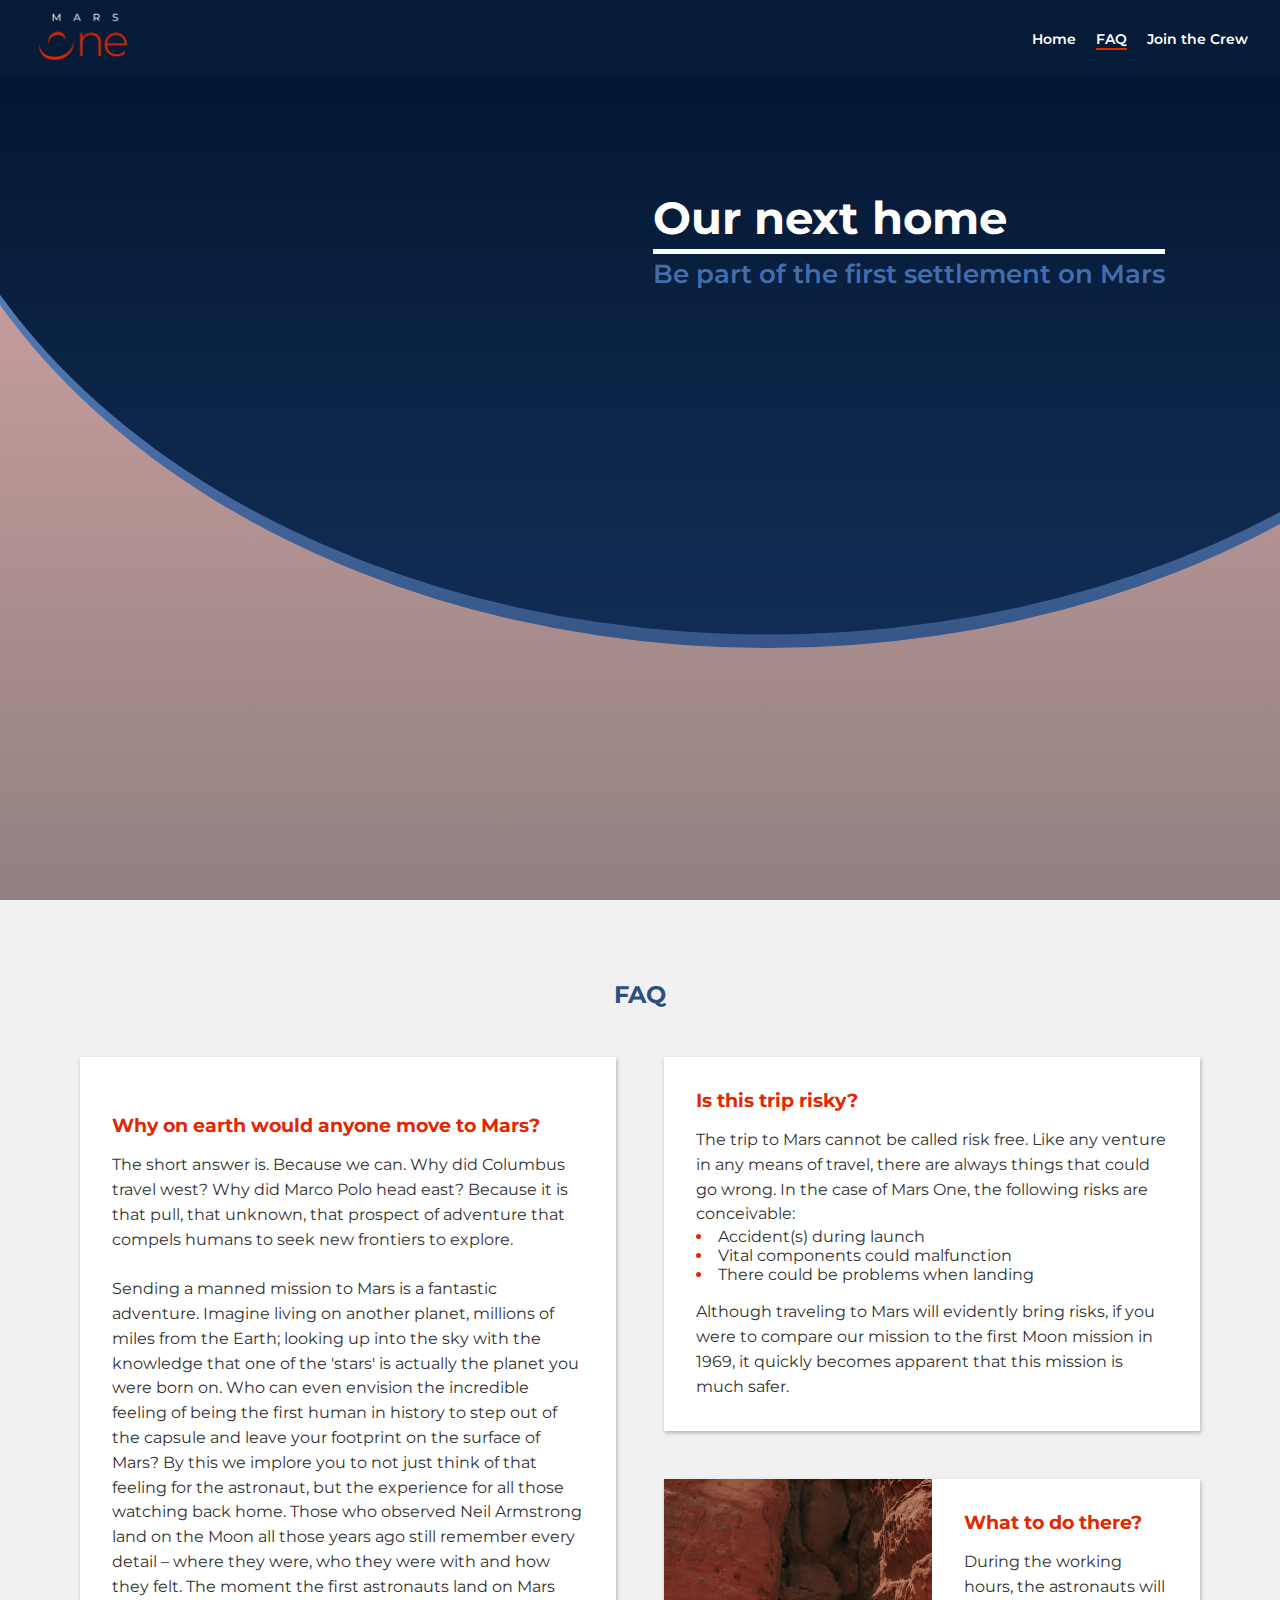
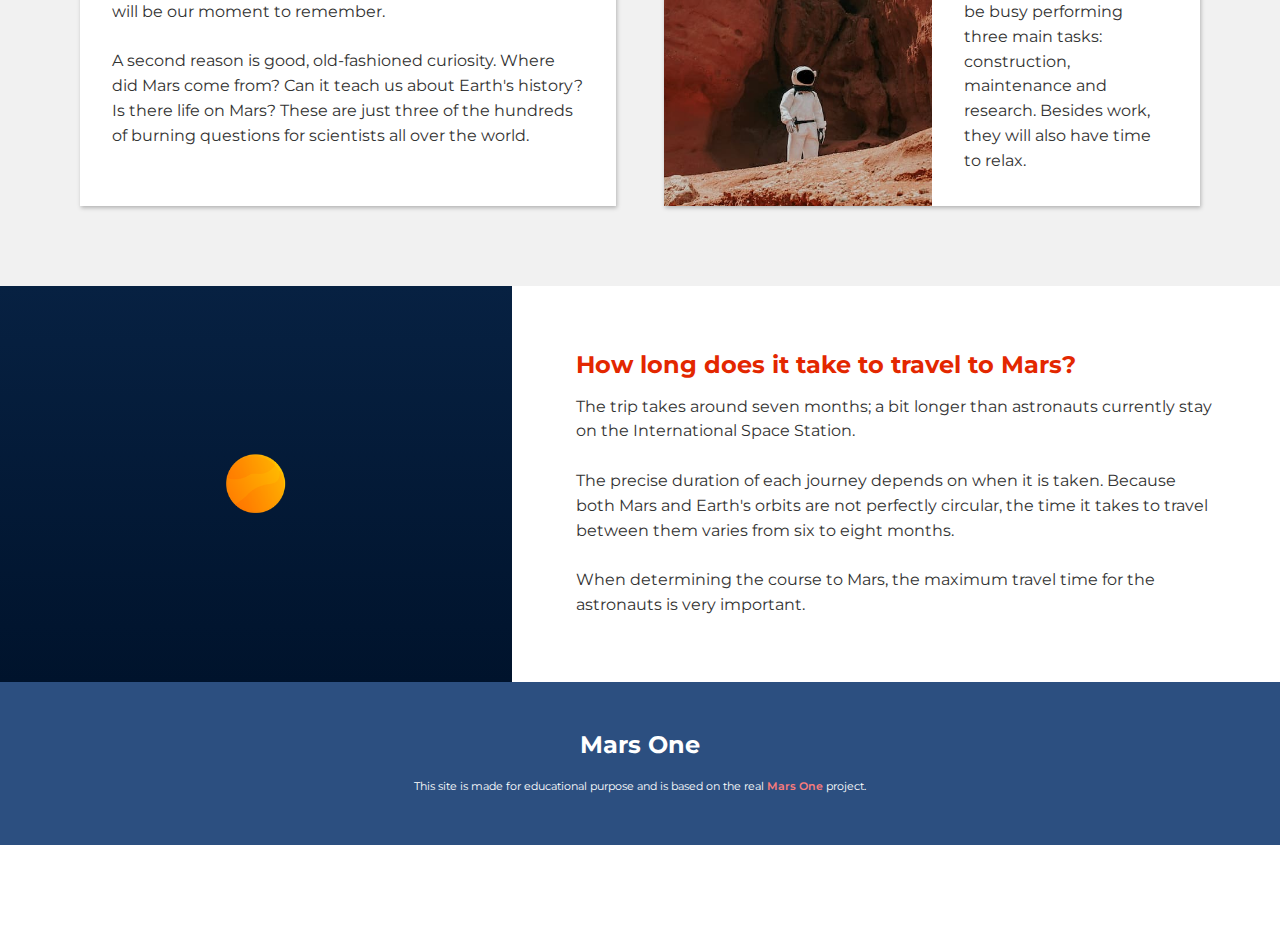
==== commit 55f9f4f2: "with workin animation of planets" ====
--- a/faq.html
+++ b/faq.html
@@ -6,7 +6,7 @@
     <meta http-equiv="X-UA-Compatible" content="ie=edge" />
     <link rel="stylesheet" href="styles/style.css" />
     <link
-      href="https://fonts.googleapis.com/css?family=Montserrat:300,400,500,600,700,800|Poppins:400,500,700&display=swap"
+      href="https://fonts.googleapis.com/css?family=Montserrat:300,400,500,600,700,800&display=swap"
       rel="stylesheet"
     />
     <title>Mars One - FAQ</title>
@@ -21,9 +21,9 @@
           /></a>
           <nav class="header__nav">
             <ul>
-              <li><a href="index.html">Home</a></li>
+              <li><a href="index.html" class="nav--hover">Home</a></li>
               <li><a href="faq.html" class="nav--active">FAQ</a></li>
-              <li><a href="join.html">Join the Crew</a></li>
+              <li><a href="join.html" class="nav--hover">Join the Crew</a></li>
             </ul>
           </nav>
         </div>
@@ -93,7 +93,7 @@
         <article class="article-container cover faq art3">
           <div class="article-image article-image--bigger">
             <img
-              src="images/page-2/nicolas-lobos-NR_tXTuyTak-unsplash copy 4.jpg"
+              src="images/page-2/nicolas-lobos-NR_tXTuyTak-unsplashcopy4.jpg"
               alt="astronaut walking on planet"
             />
           </div>
--- a/styles/style.css
+++ b/styles/style.css
@@ -25,26 +25,26 @@
 }
 
 header {
+  min-height: 100vh;
+  background-image: -webkit-gradient(linear, left top, left bottom, from(rgba(193, 85, 85, 0.5)), to(rgba(36, 2, 2, 0.5)));
+  background-image: linear-gradient(rgba(193, 85, 85, 0.5), rgba(36, 2, 2, 0.5));
   display: -ms-grid;
   display: grid;
   -ms-grid-columns: auto;
       grid-template-columns: auto;
   -ms-grid-rows: auto 1fr;
       grid-template-rows: auto 1fr;
-  min-height: 100vh;
-  background-image: -webkit-gradient(linear, left top, left bottom, from(rgba(193, 85, 85, 0.5)), to(rgba(36, 2, 2, 0.5)));
-  background-image: linear-gradient(rgba(193, 85, 85, 0.5), rgba(36, 2, 2, 0.5));
 }
 
 header .banner-heading {
+  z-index: 1;
+  color: #ffffff;
+  padding: 12vh;
+  max-width: 50%;
   -ms-flex-item-align: start;
       align-self: flex-start;
   -ms-grid-column-align: center;
       justify-self: center;
-  max-width: 50%;
-  padding: 12vh;
-  color: #ffffff;
-  z-index: 1;
 }
 
 header .banner-heading p {
@@ -67,22 +67,24 @@
 }
 
 header .nav-container {
+  -webkit-transition: 1s;
+  transition: 1s;
   z-index: 2;
+  color: #ffffff;
   background: #061b38;
   display: -webkit-box;
   display: -ms-flexbox;
   display: flex;
-  -webkit-box-pack: justify;
-      -ms-flex-pack: justify;
-          justify-content: space-between;
-  -webkit-box-align: center;
-      -ms-flex-align: center;
-          align-items: center;
   -webkit-box-orient: vertical;
   -webkit-box-direction: normal;
       -ms-flex-direction: column;
           flex-direction: column;
-  color: #ffffff;
+  -webkit-box-align: center;
+      -ms-flex-align: center;
+          align-items: center;
+  -webkit-box-pack: justify;
+      -ms-flex-pack: justify;
+          justify-content: space-between;
 }
 
 header .nav-container .nav--active {
@@ -90,11 +92,7 @@
 }
 
 header .nav-container img {
-  max-height: 60px;
-}
-
-header .nav-container li + li {
-  margin-left: 1rem;
+  max-height: 4rem;
 }
 
 header .nav-container ul {
@@ -107,7 +105,13 @@
   display: inline;
 }
 
+header .nav-container ul li + li {
+  margin-left: 1rem;
+}
+
 header .nav-container ul li a {
+  -webkit-transition: 0.2s;
+  transition: 0.2s;
   font-size: 0.9rem;
   font-weight: 600;
   text-decoration: none;
@@ -128,40 +132,38 @@
 
 .index__bg::before,
 .faq__bg::before {
+  background-image: -webkit-gradient(linear, left top, left bottom, from(rgba(94, 151, 226, 0.9)), to(rgba(21, 52, 98, 0.9)));
+  background-image: linear-gradient(rgba(94, 151, 226, 0.9), rgba(21, 52, 98, 0.9));
   -webkit-clip-path: ellipse(88% 79% at 60% 0%);
           clip-path: ellipse(88% 79% at 60% 0%);
-  background-image: -webkit-gradient(linear, left top, left bottom, from(rgba(94, 151, 226, 0.9)), to(rgba(21, 52, 98, 0.9)));
-  background-image: linear-gradient(rgba(94, 151, 226, 0.9), rgba(21, 52, 98, 0.9));
 }
 
 .index__bg::after,
 .faq__bg::after {
+  background-image: -webkit-gradient(linear, left top, left bottom, from(#00132c), to(rgba(21, 52, 98, 0.9)));
+  background-image: linear-gradient(#00132c, rgba(21, 52, 98, 0.9));
   -webkit-clip-path: ellipse(87.75% 77.5% at 60% 0%);
           clip-path: ellipse(87.75% 77.5% at 60% 0%);
-  background-image: -webkit-gradient(linear, left top, left bottom, from(#00132c), to(rgba(21, 52, 98, 0.9)));
-  background-image: linear-gradient(#00132c, rgba(21, 52, 98, 0.9));
 }
 
 .join__bg::before {
+  background-image: -webkit-gradient(linear, left top, left bottom, from(rgba(21, 52, 98, 0.9)), to(rgba(94, 151, 226, 0.9)));
+  background-image: linear-gradient(rgba(21, 52, 98, 0.9), rgba(94, 151, 226, 0.9));
   -webkit-clip-path: ellipse(82% 57% at 27% 100%);
           clip-path: ellipse(82% 57% at 27% 100%);
-  background-image: -webkit-gradient(linear, left top, left bottom, from(rgba(21, 52, 98, 0.9)), to(rgba(94, 151, 226, 0.9)));
-  background-image: linear-gradient(rgba(21, 52, 98, 0.9), rgba(94, 151, 226, 0.9));
 }
 
 .join__bg::after {
+  background-image: -webkit-gradient(linear, left top, left bottom, from(rgba(21, 52, 98, 0.9)), to(#00132c));
+  background-image: linear-gradient(rgba(21, 52, 98, 0.9), #00132c);
   -webkit-clip-path: ellipse(81.5% 55% at 27% 100%);
           clip-path: ellipse(81.5% 55% at 27% 100%);
-  background-image: -webkit-gradient(linear, left top, left bottom, from(rgba(21, 52, 98, 0.9)), to(#00132c));
-  background-image: linear-gradient(rgba(21, 52, 98, 0.9), #00132c);
 }
 
 @media only screen and (min-width: 600px) {
   header .banner-heading {
-    -ms-flex-item-align: start;
-        align-self: flex-start;
+    padding: 9vw;
     justify-self: flex-end;
-    padding: 9vw;
   }
   header .banner-heading p {
     font-size: 1.6rem;
@@ -170,11 +172,6 @@
   header .banner-heading h1 {
     font-size: 2.8rem;
     border-bottom: 5px solid #ffffff;
-  }
-  header .banner-heading-join {
-    justify-self: flex-start;
-    -ms-flex-item-align: end;
-        align-self: flex-end;
   }
   header .nav-container {
     -webkit-box-orient: horizontal;
@@ -185,6 +182,10 @@
   }
   header .nav-container ul {
     margin: 0;
+  }
+  header .nav-container ul .nav--hover:hover {
+    cursor: pointer;
+    border-bottom: 2px solid #ff9300;
   }
   .index__bg::before,
   .faq__bg::before {
@@ -247,7 +248,8 @@
   padding: 3rem 2rem;
 }
 
-.selling-container .selling-container--content h2, .selling-container .selling-container--content span {
+.selling-container .selling-container--content h2,
+.selling-container .selling-container--content span {
   color: #e32700;
 }
 
@@ -263,14 +265,16 @@
   -webkit-box-direction: normal;
       -ms-flex-direction: column;
           flex-direction: column;
-  -ms-flex-pack: distribute;
-      justify-content: space-around;
+  -webkit-box-pack: center;
+      -ms-flex-pack: center;
+          justify-content: center;
   -webkit-box-align: center;
       -ms-flex-align: center;
           align-items: center;
   background-image: -webkit-gradient(linear, left top, left bottom, from(#072142), to(#00132c));
   background-image: linear-gradient(#072142, #00132c);
   width: 100%;
+  min-height: 19rem;
 }
 
 .selling-container .selling-container--image img {
@@ -284,15 +288,101 @@
 }
 
 .selling-container .selling-container--image .image-planet.earth {
-  width: 8%;
+  width: 2rem;
 }
 
 .selling-container .selling-container--image .image-planet.sun {
-  width: 15%;
+  width: 4rem;
 }
 
 .selling-container .selling-container--image .image-planet.mars {
-  width: 5%;
+  width: 1rem;
+}
+
+.sun {
+  z-index: 3;
+  -webkit-animation: rotate-me 15s infinite linear;
+          animation: rotate-me 15s infinite linear;
+}
+
+.mars {
+  position: absolute;
+  -webkit-animation: orbit 8s infinite linear;
+          animation: orbit 8s infinite linear;
+  -webkit-animation-delay: -4s;
+          animation-delay: -4s;
+}
+
+@-webkit-keyframes orbit {
+  0% {
+    -webkit-transform: rotate(0deg) translateX(6rem) rotate(0deg);
+            transform: rotate(0deg) translateX(6rem) rotate(0deg);
+  }
+  100% {
+    -webkit-transform: rotate(360deg) translateX(6rem) rotate(-360deg);
+            transform: rotate(360deg) translateX(6rem) rotate(-360deg);
+  }
+}
+
+@keyframes orbit {
+  0% {
+    -webkit-transform: rotate(0deg) translateX(6rem) rotate(0deg);
+            transform: rotate(0deg) translateX(6rem) rotate(0deg);
+  }
+  100% {
+    -webkit-transform: rotate(360deg) translateX(6rem) rotate(-360deg);
+            transform: rotate(360deg) translateX(6rem) rotate(-360deg);
+  }
+}
+
+.earth {
+  position: absolute;
+  -webkit-animation: orbit-me 15s infinite linear;
+          animation: orbit-me 15s infinite linear;
+}
+
+@-webkit-keyframes orbit-me {
+  0% {
+    -webkit-transform: rotate(0deg) translateX(4rem) rotate(0deg);
+            transform: rotate(0deg) translateX(4rem) rotate(0deg);
+  }
+  100% {
+    -webkit-transform: rotate(360deg) translateX(4rem) rotate(-360deg);
+            transform: rotate(360deg) translateX(4rem) rotate(-360deg);
+  }
+}
+
+@keyframes orbit-me {
+  0% {
+    -webkit-transform: rotate(0deg) translateX(4rem) rotate(0deg);
+            transform: rotate(0deg) translateX(4rem) rotate(0deg);
+  }
+  100% {
+    -webkit-transform: rotate(360deg) translateX(4rem) rotate(-360deg);
+            transform: rotate(360deg) translateX(4rem) rotate(-360deg);
+  }
+}
+
+@-webkit-keyframes rotate-me {
+  0% {
+    -webkit-transform: rotate(0deg);
+            transform: rotate(0deg);
+  }
+  100% {
+    -webkit-transform: rotate(360deg);
+            transform: rotate(360deg);
+  }
+}
+
+@keyframes rotate-me {
+  0% {
+    -webkit-transform: rotate(0deg);
+            transform: rotate(0deg);
+  }
+  100% {
+    -webkit-transform: rotate(360deg);
+            transform: rotate(360deg);
+  }
 }
 
 @media only screen and (min-width: 500px) {
@@ -394,6 +484,8 @@
 }
 
 .article-section .article-container .article-content button {
+  -webkit-transition: 0.5s;
+  transition: 0.5s;
   background: #ffffff;
   color: #2c4f80;
   font-size: 0.75rem;
@@ -421,6 +513,11 @@
     display: -webkit-box;
     display: -ms-flexbox;
     display: flex;
+  }
+  .article-section .article-container.art2 .index {
+    -ms-flex-item-align: center;
+        -ms-grid-row-align: center;
+        align-self: center;
   }
   .article-section .article-container .article-image {
     max-width: 50%;
@@ -448,6 +545,11 @@
         -ms-flex: 1;
             flex: 1;
   }
+  .article-section .article-container .article-content button:hover {
+    cursor: pointer;
+    color: #ffffff;
+    background: #2c4f80;
+  }
   .article-section .article-container.ordinary {
     justify-items: center;
     -webkit-box-align: center;
@@ -490,10 +592,14 @@
   .article-section {
     padding: 4rem;
   }
+  .article-section .article-container .article-image--smaller img {
+    width: 50%;
+  }
 }
 
 @media screen and (min-width: 1100px) {
-  .article-section.index, .article-section.faq {
+  .article-section.index,
+  .article-section.faq {
     padding: 5rem;
     display: -ms-grid;
     display: grid;
@@ -501,33 +607,41 @@
         grid-template-columns: 2fr 1fr;
     -ms-grid-rows: auto 1fr 1fr;
         grid-template-rows: auto 1fr 1fr;
-        grid-template-areas: 'heading heading' 'art1 art3 ' 'art2 art3';
+        grid-template-areas: "heading heading" "art1 art3 " "art2 art3";
     grid-gap: 3rem;
   }
-  .article-section.index .article-container, .article-section.faq .article-container {
+  .article-section.index .article-container,
+  .article-section.faq .article-container {
     margin-top: 0;
   }
-  .article-section.index .article-container.ordinary.art3, .article-section.faq .article-container.ordinary.art3 {
+  .article-section.index .article-container.ordinary.art3,
+  .article-section.faq .article-container.ordinary.art3 {
     -webkit-box-orient: vertical;
     -webkit-box-direction: normal;
         -ms-flex-direction: column;
             flex-direction: column;
   }
-  .article-section.index .article-container .article-image--smaller, .article-section.faq .article-container .article-image--smaller {
+  .article-section.index .article-container .article-image--smaller,
+  .article-section.faq .article-container .article-image--smaller {
     display: -webkit-box;
     display: -ms-flexbox;
     display: flex;
-  }
-  .article-section.index .article-container .article-image--smaller img, .article-section.faq .article-container .article-image--smaller img {
     padding: 0;
+  }
+  .article-section.index .article-container .article-image--smaller img,
+  .article-section.faq .article-container .article-image--smaller img {
     max-width: 100%;
+  }
+  .article-section.index .article-container .article-image--smaller img[alt="sun"],
+  .article-section.faq .article-container .article-image--smaller img[alt="sun"] {
+    width: 100%;
   }
   .article-section.faq {
     -ms-grid-columns: 1fr 1fr;
         grid-template-columns: 1fr 1fr;
     -ms-grid-rows: auto auto auto;
         grid-template-rows: auto auto auto;
-        grid-template-areas: 'heading heading' 'faq-art1 faq-art2 ' 'faq-art1 faq-art3';
+        grid-template-areas: "heading heading" "faq-art1 faq-art2 " "faq-art1 faq-art3";
   }
 }
 
@@ -644,6 +758,8 @@
   }
   .form-section .form-container input[type="submit"]:hover {
     cursor: pointer;
+    color: #ffffff;
+    background: #2c4f80;
   }
 }
 
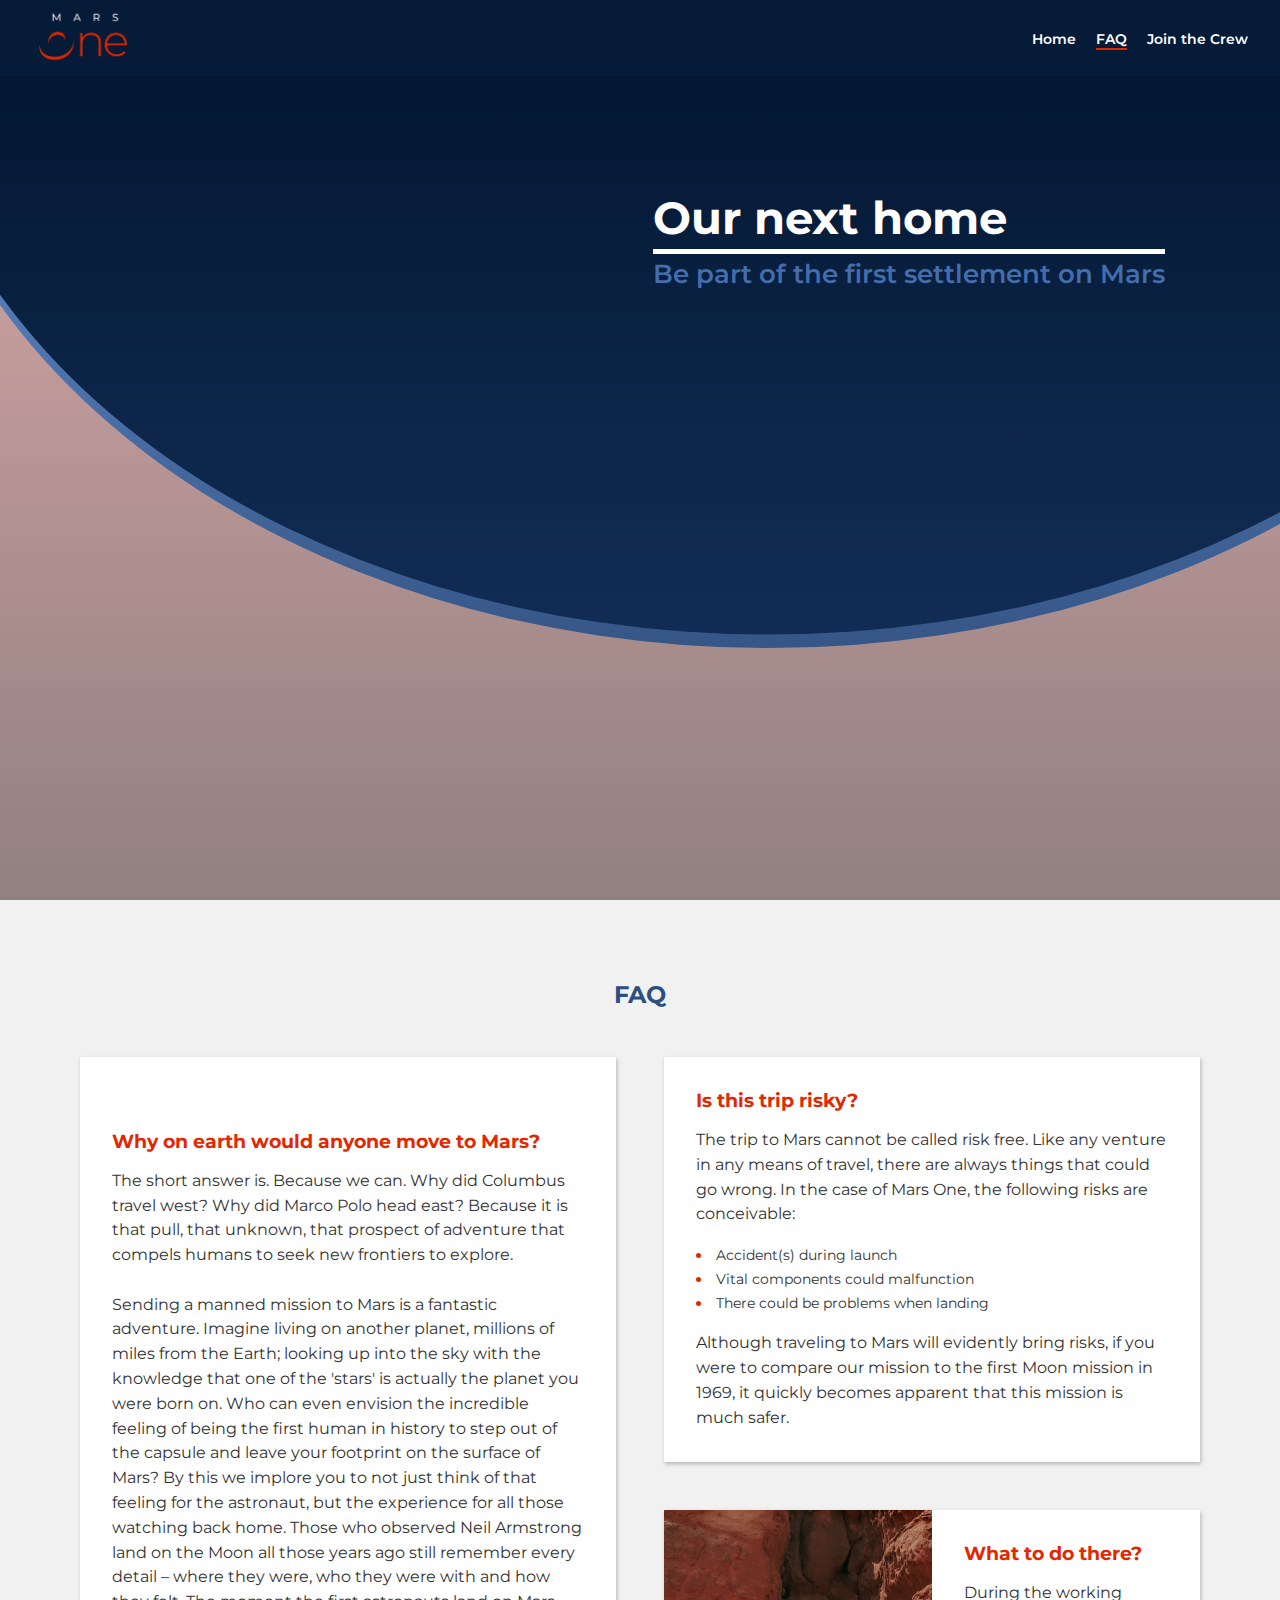
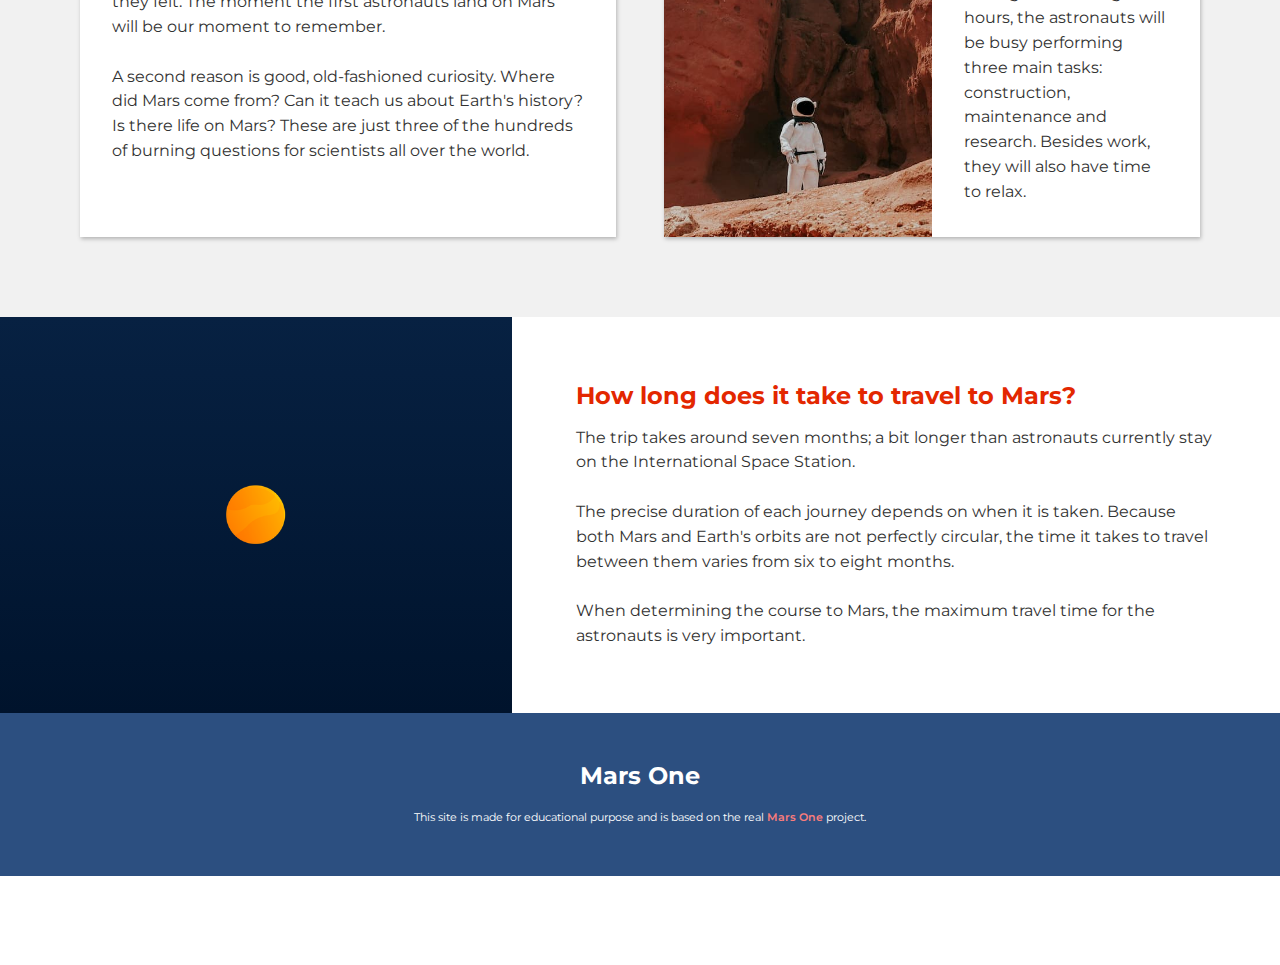
==== commit db5e4303: "some code condensed" ====
--- a/faq.html
+++ b/faq.html
@@ -13,7 +13,7 @@
   </head>
   <body>
     <!-- navigation and banner -->
-    <div class="faq__bg">
+    <div class="header__ellipse--faq">
       <header>
         <div class="nav-container">
           <a href="index.html" class="header__link"
--- a/styles/style.css
+++ b/styles/style.css
@@ -1,9 +1,15 @@
+p {
+  font-family: "Montserrat", sans-serif;
+  font-size: 0.9rem;
+  line-height: 1.4rem;
+  color: #323232;
+}
+
 body,
 h1,
 h2,
 h3,
-h4,
-p,
+h4, p,
 img,
 ul,
 li {
@@ -11,12 +17,9 @@
   margin: 0;
 }
 
-.index__bg::before,
-.faq__bg::before,
-.join__bg::before,
-.index__bg::after,
-.faq__bg::after,
-.join__bg::after {
+.header__ellipse--index::before, .header__ellipse--index::after,
+.header__ellipse--faq::before,
+.header__ellipse--faq::after, .header__ellipse--join::before, .header__ellipse--join::after {
   position: absolute;
   top: 0;
   height: 100vh;
@@ -47,17 +50,33 @@
       justify-self: center;
 }
 
-header .banner-heading p {
-  font-size: 1.2rem;
-  font-weight: 600;
-  color: #436dac;
-}
-
 header .banner-heading h1 {
   font-size: 1.6rem;
   border-bottom: 3px solid #ffffff;
   padding-bottom: 0.25rem;
   margin-bottom: 0.25rem;
+}
+
+header .banner-heading p {
+  font-size: 1.2rem;
+  font-weight: 600;
+  color: #436dac;
+}
+
+@media only screen and (min-width: 700px) {
+  header .banner-heading {
+    padding: 9vw;
+    max-height: 25%;
+    justify-self: flex-end;
+  }
+  header .banner-heading p {
+    font-size: 1.6rem;
+    line-height: 2rem;
+  }
+  header .banner-heading h1 {
+    font-size: 2.8rem;
+    border-bottom: 5px solid #ffffff;
+  }
 }
 
 header .banner-heading-join {
@@ -118,61 +137,7 @@
   color: inherit;
 }
 
-.index__bg {
-  background: center/cover url("../../images/page-1/hero-1.jpg") no-repeat;
-}
-
-.faq__bg {
-  background: center/cover url("../../images/page-2/hero-2.jpg") no-repeat;
-}
-
-.join__bg {
-  background: center/cover url("../../images/page-3/hero-3.jpg") no-repeat;
-}
-
-.index__bg::before,
-.faq__bg::before {
-  background-image: -webkit-gradient(linear, left top, left bottom, from(rgba(94, 151, 226, 0.9)), to(rgba(21, 52, 98, 0.9)));
-  background-image: linear-gradient(rgba(94, 151, 226, 0.9), rgba(21, 52, 98, 0.9));
-  -webkit-clip-path: ellipse(88% 79% at 60% 0%);
-          clip-path: ellipse(88% 79% at 60% 0%);
-}
-
-.index__bg::after,
-.faq__bg::after {
-  background-image: -webkit-gradient(linear, left top, left bottom, from(#00132c), to(rgba(21, 52, 98, 0.9)));
-  background-image: linear-gradient(#00132c, rgba(21, 52, 98, 0.9));
-  -webkit-clip-path: ellipse(87.75% 77.5% at 60% 0%);
-          clip-path: ellipse(87.75% 77.5% at 60% 0%);
-}
-
-.join__bg::before {
-  background-image: -webkit-gradient(linear, left top, left bottom, from(rgba(21, 52, 98, 0.9)), to(rgba(94, 151, 226, 0.9)));
-  background-image: linear-gradient(rgba(21, 52, 98, 0.9), rgba(94, 151, 226, 0.9));
-  -webkit-clip-path: ellipse(82% 57% at 27% 100%);
-          clip-path: ellipse(82% 57% at 27% 100%);
-}
-
-.join__bg::after {
-  background-image: -webkit-gradient(linear, left top, left bottom, from(rgba(21, 52, 98, 0.9)), to(#00132c));
-  background-image: linear-gradient(rgba(21, 52, 98, 0.9), #00132c);
-  -webkit-clip-path: ellipse(81.5% 55% at 27% 100%);
-          clip-path: ellipse(81.5% 55% at 27% 100%);
-}
-
-@media only screen and (min-width: 600px) {
-  header .banner-heading {
-    padding: 9vw;
-    justify-self: flex-end;
-  }
-  header .banner-heading p {
-    font-size: 1.6rem;
-    line-height: 2rem;
-  }
-  header .banner-heading h1 {
-    font-size: 2.8rem;
-    border-bottom: 5px solid #ffffff;
-  }
+@media screen and (min-width: 600px) {
   header .nav-container {
     -webkit-box-orient: horizontal;
     -webkit-box-direction: normal;
@@ -187,32 +152,78 @@
     cursor: pointer;
     border-bottom: 2px solid #ff9300;
   }
-  .index__bg::before,
-  .faq__bg::before {
+}
+
+@media screen and (min-width: 700px) {
+  header .nav-container {
+    padding: 0.25rem 2rem;
+  }
+}
+
+.header__ellipse--index,
+.header__ellipse--faq {
+  background: center/cover url("../../images/page-1/hero-1.jpg") no-repeat;
+}
+
+.header__ellipse--index::before,
+.header__ellipse--faq::before {
+  background-image: -webkit-gradient(linear, left top, left bottom, from(rgba(94, 151, 226, 0.9)), to(rgba(21, 52, 98, 0.9)));
+  background-image: linear-gradient(rgba(94, 151, 226, 0.9), rgba(21, 52, 98, 0.9));
+  -webkit-clip-path: ellipse(88% 79% at 60% 0%);
+          clip-path: ellipse(88% 79% at 60% 0%);
+}
+
+.header__ellipse--index::after,
+.header__ellipse--faq::after {
+  background-image: -webkit-gradient(linear, left top, left bottom, from(#00132c), to(rgba(21, 52, 98, 0.9)));
+  background-image: linear-gradient(#00132c, rgba(21, 52, 98, 0.9));
+  -webkit-clip-path: ellipse(87.75% 77.5% at 60% 0%);
+          clip-path: ellipse(87.75% 77.5% at 60% 0%);
+}
+
+@media only screen and (min-width: 700px) {
+  .header__ellipse--index::before,
+  .header__ellipse--faq::before {
     -webkit-clip-path: ellipse(68% 72% at 60% 0%);
             clip-path: ellipse(68% 72% at 60% 0%);
   }
-  .index__bg::after,
-  .faq__bg::after {
+  .header__ellipse--index::after,
+  .header__ellipse--faq::after {
     -webkit-clip-path: ellipse(67.75% 70.5% at 60% 0%);
             clip-path: ellipse(67.75% 70.5% at 60% 0%);
   }
-  .join__bg::before {
+}
+
+.header__ellipse--faq {
+  background: center/cover url("../../images/page-2/hero-2.jpg") no-repeat;
+}
+
+.header__ellipse--join {
+  background: center/cover url("../../images/page-3/hero-3.jpg") no-repeat;
+}
+
+.header__ellipse--join::before {
+  background-image: -webkit-gradient(linear, left top, left bottom, from(rgba(21, 52, 98, 0.9)), to(rgba(94, 151, 226, 0.9)));
+  background-image: linear-gradient(rgba(21, 52, 98, 0.9), rgba(94, 151, 226, 0.9));
+  -webkit-clip-path: ellipse(82% 57% at 27% 100%);
+          clip-path: ellipse(82% 57% at 27% 100%);
+}
+
+.header__ellipse--join::after {
+  background-image: -webkit-gradient(linear, left top, left bottom, from(rgba(21, 52, 98, 0.9)), to(#00132c));
+  background-image: linear-gradient(rgba(21, 52, 98, 0.9), #00132c);
+  -webkit-clip-path: ellipse(81.5% 55% at 27% 100%);
+          clip-path: ellipse(81.5% 55% at 27% 100%);
+}
+
+@media only screen and (min-width: 700px) {
+  .header__ellipse--join::before {
     -webkit-clip-path: ellipse(73% 57% at 27% 100%);
             clip-path: ellipse(73% 57% at 27% 100%);
   }
-  .join__bg::after {
+  .header__ellipse--join::after {
     -webkit-clip-path: ellipse(72.5% 55% at 27% 100%);
             clip-path: ellipse(72.5% 55% at 27% 100%);
-  }
-}
-
-@media only screen and (min-width: 700px) {
-  header .nav-container {
-    padding: 0.25rem 2rem;
-  }
-  header .banner-heading {
-    max-height: 25%;
   }
 }
 
@@ -387,9 +398,6 @@
 
 @media only screen and (min-width: 500px) {
   .selling-container {
-    display: -webkit-box;
-    display: -ms-flexbox;
-    display: flex;
     -webkit-box-orient: horizontal;
     -webkit-box-direction: reverse;
         -ms-flex-direction: row-reverse;
@@ -428,15 +436,15 @@
   padding: 2rem 1rem;
 }
 
-.article-section h3 {
-  color: #e32700;
-}
-
 .article-section h2 {
   color: #2c4f80;
   text-align: center;
 }
 
+.article-section h3 {
+  color: #e32700;
+}
+
 .article-section p {
   padding: 1rem 0;
 }
@@ -447,10 +455,13 @@
 
 .article-section ul {
   list-style-position: inside;
+  padding: 1rem 0 0 0;
 }
 
 .article-section ul li {
   color: #e32700;
+  font-size: 0.9rem;
+  line-height: 1.5rem;
 }
 
 .article-section ul li span {
@@ -700,16 +711,16 @@
   width: 100%;
 }
 
-.form-section textarea {
-  height: 50vw;
-  max-height: 15rem;
-}
-
 .form-section input[type="submit"] {
   padding: 0.5rem 4rem;
   background: #ffffff;
   color: #2c4f80;
   margin-top: 0.5rem;
+}
+
+.form-section textarea {
+  height: 50vw;
+  max-height: 15rem;
 }
 
 @media screen and (min-width: 500px) {
@@ -769,16 +780,16 @@
   }
 }
 
+@media screen and (min-width: 1100px) {
+  .form-section {
+    padding: 7em;
+  }
+}
+
 body {
-  font-family: "Montserrat", sans-serif;
   -webkit-box-sizing: border-box;
           box-sizing: border-box;
   font-size: 16px;
-}
-
-p {
-  font-size: 0.9rem;
-  line-height: 1.4rem;
-  color: #323232;
+  font-family: "Montserrat", sans-serif;
 }
 /*# sourceMappingURL=style.css.map */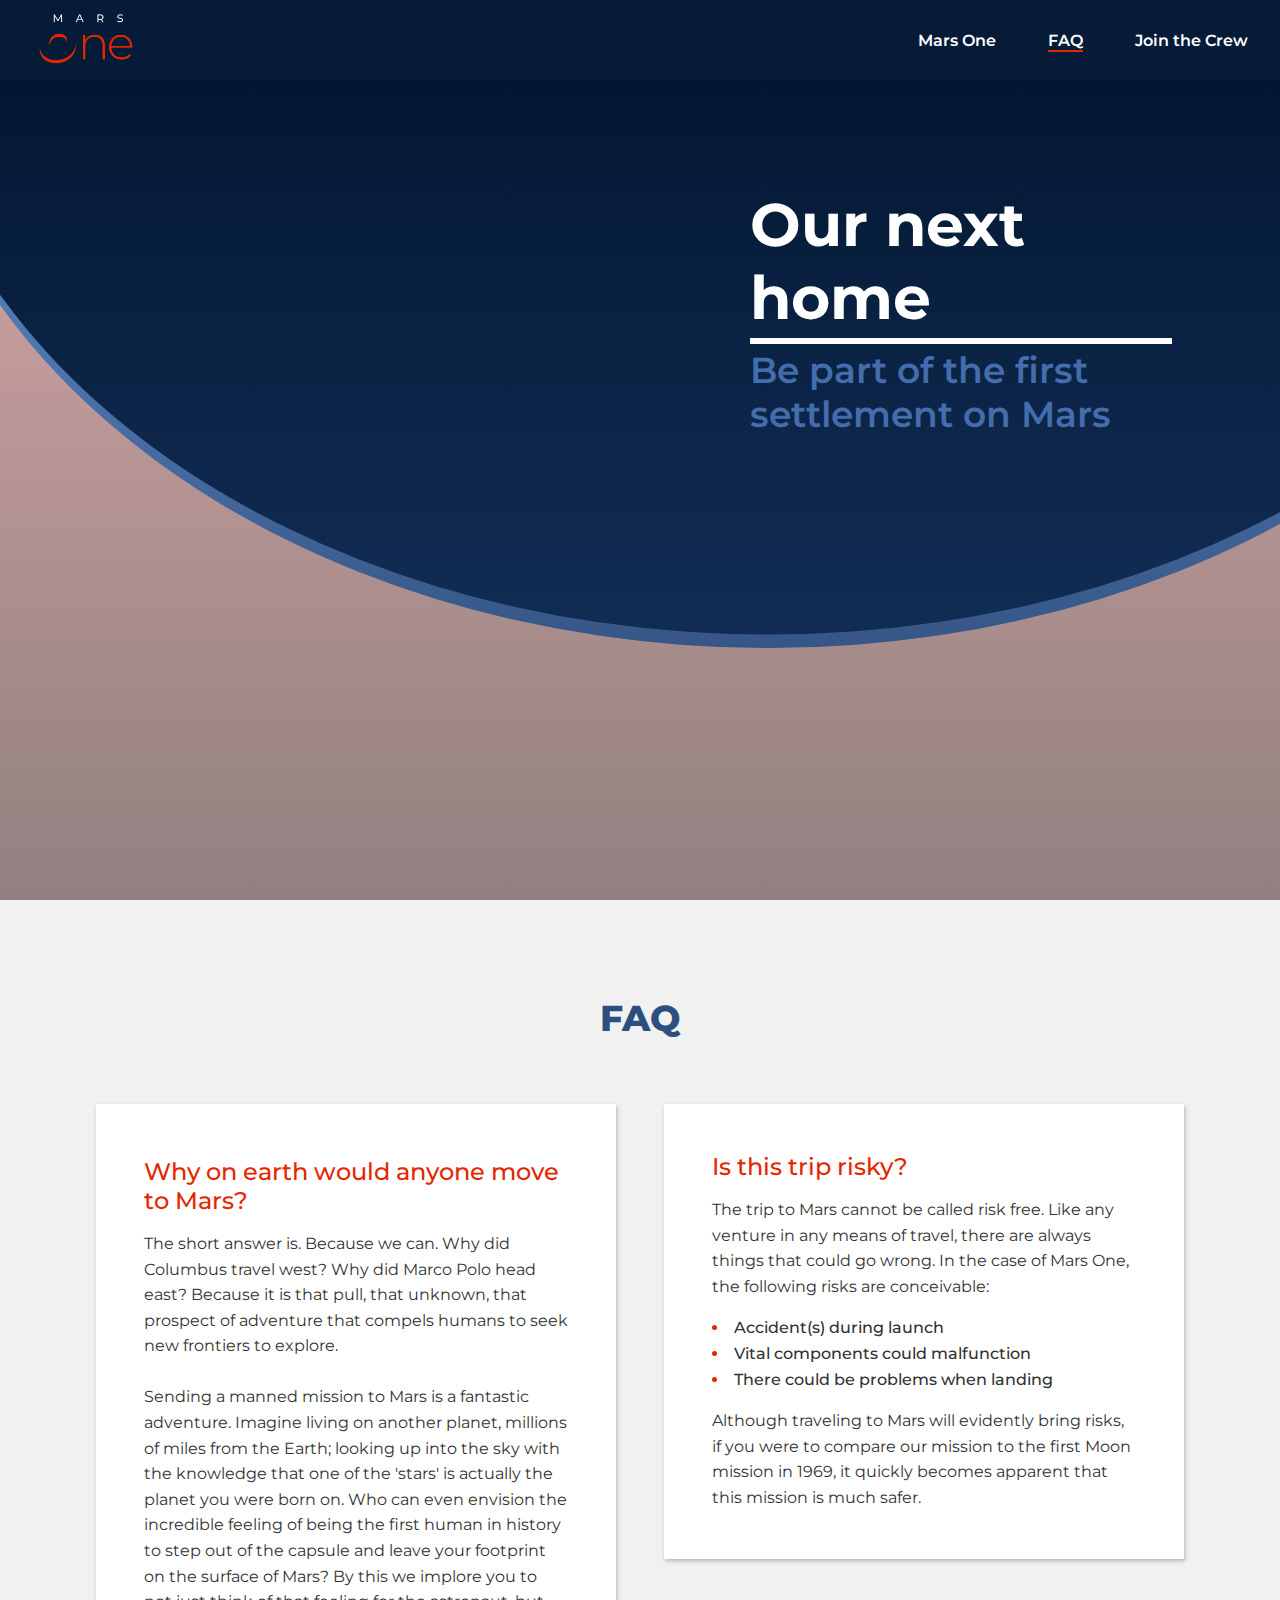
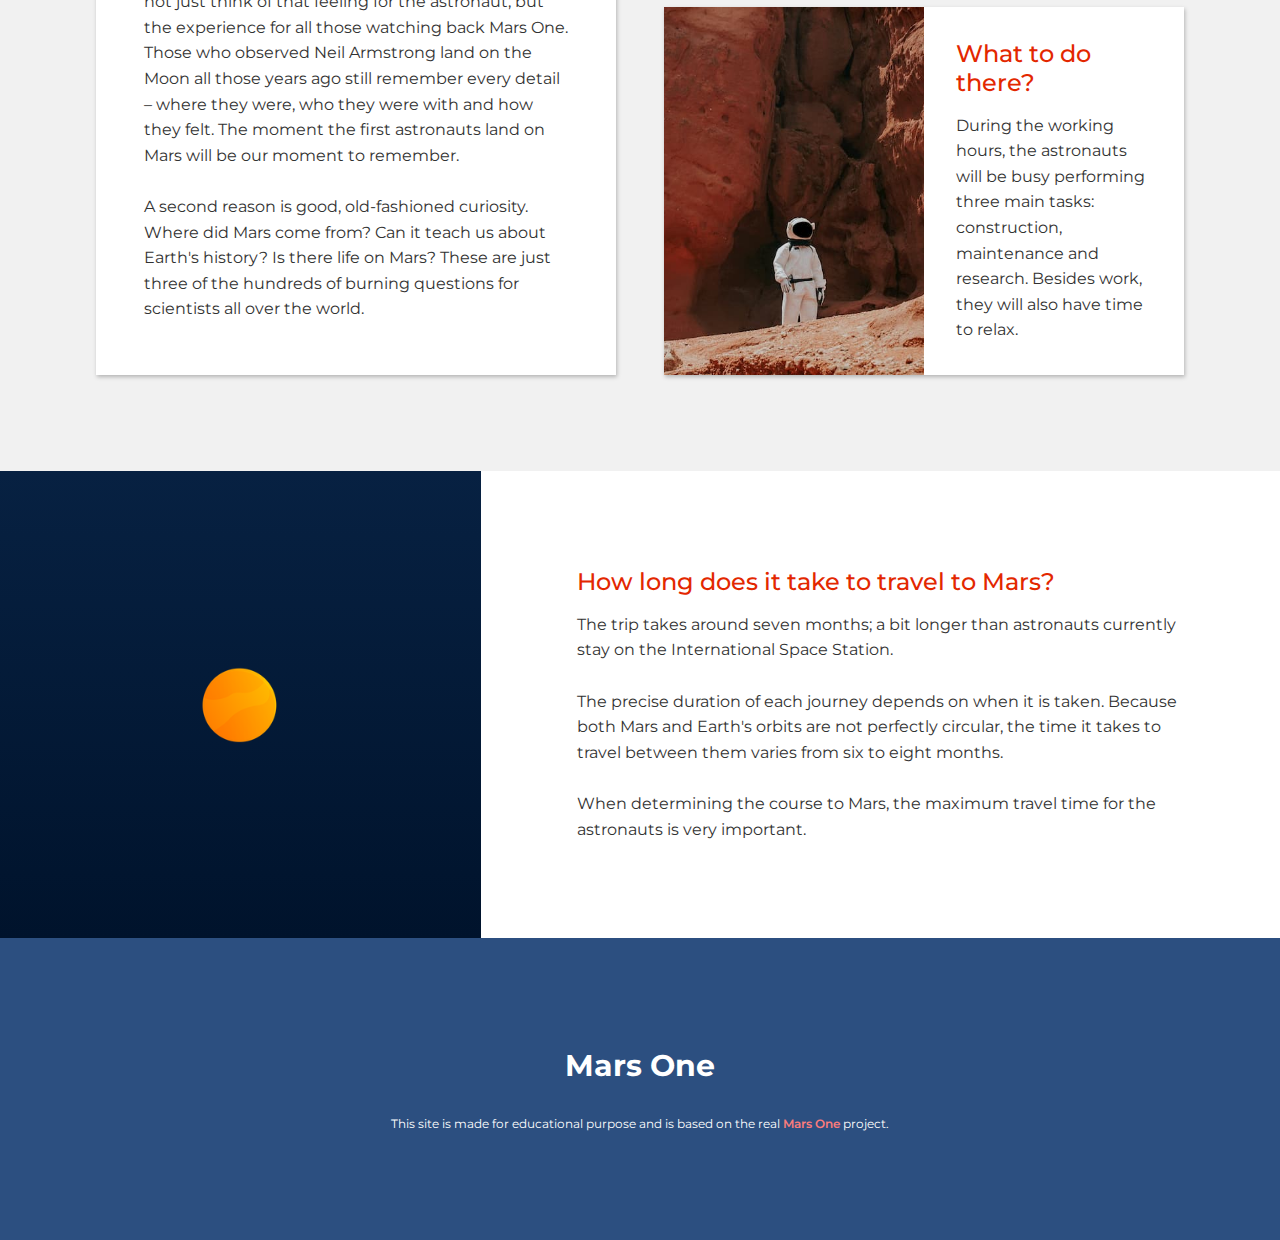
==== commit 7a11bba9: "working homesite, will need some work on soft transitions and maybe add some animation. Must fix cod" ====
--- a/faq.html
+++ b/faq.html
@@ -21,7 +21,7 @@
           /></a>
           <nav class="header__nav">
             <ul>
-              <li><a href="index.html" class="nav--hover">Home</a></li>
+              <li><a href="index.html" class="nav--hover">Mars One</a></li>
               <li><a href="faq.html" class="nav--active">FAQ</a></li>
               <li><a href="join.html" class="nav--hover">Join the Crew</a></li>
             </ul>
@@ -29,7 +29,7 @@
         </div>
         <section class="banner-heading">
           <h1>Our next home</h1>
-          <p>Be part of the first settlement on Mars</p>
+          <h2>Be part of the first settlement on Mars</h2>
         </section>
       </header>
     </div>
@@ -55,7 +55,7 @@
               incredible feeling of being the first human in history to step out
               of the capsule and leave your footprint on the surface of Mars? By
               this we implore you to not just think of that feeling for the
-              astronaut, but the experience for all those watching back home.
+              astronaut, but the experience for all those watching back Mars One.
               Those who observed Neil Armstrong land on the Moon all those years
               ago still remember every detail – where they were, who they were
               with and how they felt. The moment the first astronauts land on
@@ -112,7 +112,7 @@
       <section>
         <article class="selling-container">
           <div class="selling-container--content">
-            <h2>How long does it take to travel to Mars?</h2>
+            <h3>How long does it take to travel to Mars?</h3>
             <p>
               The trip takes around seven months; a bit longer than astronauts
               currently stay on the International Space Station.
--- a/styles/style.css
+++ b/styles/style.css
@@ -1,15 +1,88 @@
-p {
+header .banner-heading h1 {
+  font-family: "Montserrat", sans-serif;
+  font-size: 1.6rem;
+  color: #ffffff;
+  border-bottom: 3px solid #ffffff;
+  padding-bottom: 0.25rem;
+  margin-bottom: 0.25rem;
+}
+
+@media only screen and (min-width: 700px) {
+  header .banner-heading h1 {
+    font-size: 2.5rem;
+    border-bottom: 4px solid #ffffff;
+  }
+}
+
+@media only screen and (min-width: 1100px) {
+  header .banner-heading h1 {
+    font-size: 3.75rem;
+    border-bottom: 6px solid #ffffff;
+  }
+}
+
+header .banner-heading h2, .selling-container .selling-container--content h2, .article-section h2, .form-section h2 {
+  font-family: "Montserrat", sans-serif;
+  font-size: 1.2rem;
+  font-weight: 600;
+  color: #e32700;
+}
+
+@media only screen and (min-width: 700px) {
+  header .banner-heading h2, .selling-container .selling-container--content h2, .article-section h2, .form-section h2 {
+    font-size: 1.55rem;
+  }
+}
+
+@media only screen and (min-width: 1100px) {
+  header .banner-heading h2, .selling-container .selling-container--content h2, .article-section h2, .form-section h2 {
+    font-size: 2.25rem;
+  }
+}
+
+.selling-container .selling-container--content h3, .article-section h3 {
+  font-family: "Montserrat", sans-serif;
+  font-size: 1.2rem;
+  font-weight: 500;
+  color: #e32700;
+}
+
+@media only screen and (min-width: 700px) {
+  .selling-container .selling-container--content h3, .article-section h3 {
+    font-size: 1.3rem;
+  }
+}
+
+@media only screen and (min-width: 1100px) {
+  .selling-container .selling-container--content h3, .article-section h3 {
+    font-size: 1.5rem;
+  }
+}
+
+.selling-container .selling-container--content p, .article-section p, .article-section ul li, .form-section p, .form-section .form-container label, .form-section input[type="text"],
+.form-section input[type="date"],
+.form-section textarea {
   font-family: "Montserrat", sans-serif;
   font-size: 0.9rem;
   line-height: 1.4rem;
   color: #323232;
 }
 
+@media only screen and (min-width: 700px) {
+  .selling-container .selling-container--content p, .article-section p, .article-section ul li, .form-section p, .form-section .form-container label, .form-section input[type="text"],
+  .form-section input[type="date"],
+  .form-section textarea {
+    font-size: 1rem;
+    line-height: 1.6rem;
+  }
+}
+
 body,
 h1,
 h2,
 h3,
-h4, p,
+h4,
+p,
 img,
 ul,
 li {
@@ -25,6 +98,12 @@
   height: 100vh;
   width: 100vw;
   content: "";
+}
+
+body {
+  -webkit-box-sizing: border-box;
+          box-sizing: border-box;
+  font-size: 16px;
 }
 
 header {
@@ -41,41 +120,35 @@
 
 header .banner-heading {
   z-index: 1;
-  color: #ffffff;
-  padding: 12vh;
-  max-width: 50%;
+  padding: 12vh 5vh;
+  max-width: 67%;
   -ms-flex-item-align: start;
       align-self: flex-start;
   -ms-grid-column-align: center;
       justify-self: center;
 }
 
-header .banner-heading h1 {
-  font-size: 1.6rem;
-  border-bottom: 3px solid #ffffff;
-  padding-bottom: 0.25rem;
-  margin-bottom: 0.25rem;
-}
-
-header .banner-heading p {
-  font-size: 1.2rem;
+header .banner-heading h2 {
   font-weight: 600;
   color: #436dac;
 }
 
+@media only screen and (min-width: 600px) {
+  header .banner-heading {
+    padding: 12vh;
+    max-width: 50%;
+  }
+  header .banner-heading {
+    justify-self: flex-end;
+  }
+}
+
 @media only screen and (min-width: 700px) {
   header .banner-heading {
-    padding: 9vw;
+    max-width: 33%;
+  }
+  header .banner-heading {
     max-height: 25%;
-    justify-self: flex-end;
-  }
-  header .banner-heading p {
-    font-size: 1.6rem;
-    line-height: 2rem;
-  }
-  header .banner-heading h1 {
-    font-size: 2.8rem;
-    border-bottom: 5px solid #ffffff;
   }
 }
 
@@ -83,6 +156,13 @@
   -ms-flex-item-align: end;
       align-self: flex-end;
   justify-self: flex-start;
+}
+
+@media only screen and (min-width: 700px) {
+  header .banner-heading-join {
+    max-width: 33%;
+    max-height: 45%;
+  }
 }
 
 header .nav-container {
@@ -111,10 +191,17 @@
 }
 
 header .nav-container img {
-  max-height: 4rem;
+  max-height: 3.75rem;
+}
+
+@media screen and (min-width: 600px) {
+  header .nav-container img {
+    max-height: 4.25rem;
+  }
 }
 
 header .nav-container ul {
+  font-family: "Montserrat", sans-serif;
   margin: 0 0 1rem 0;
   padding: 0;
 }
@@ -148,6 +235,12 @@
   header .nav-container ul {
     margin: 0;
   }
+  header .nav-container ul li + li {
+    margin-left: 3rem;
+  }
+  header .nav-container ul li a {
+    font-size: 1rem;
+  }
   header .nav-container ul .nav--hover:hover {
     cursor: pointer;
     border-bottom: 2px solid #ff9300;
@@ -228,6 +321,7 @@
 }
 
 footer {
+  font-family: "Montserrat", sans-serif;
   background: #2c4f80;
   color: #ffffff;
   padding: 3rem;
@@ -236,16 +330,40 @@
 
 footer p {
   color: #ffffff;
-  font-size: 0.7rem;
-  padding-top: 1rem;
-}
-
-footer span {
+  font-size: 0.75rem;
+  padding-top: 2rem;
+}
+
+footer p span {
   color: #f97c7c;
   font-weight: 600;
 }
 
+footer h2 {
+  font-size: 1.4rem;
+}
+
+@media screen and (min-width: 700px) {
+  footer h2 {
+    font-size: 1.9rem;
+  }
+}
+
+@media screen and (min-width: 700px) {
+  footer {
+    padding: 5rem;
+  }
+}
+
+@media screen and (min-width: 1100px) {
+  footer {
+    padding: 6.8rem;
+  }
+}
+
 .selling-container {
+  -webkit-transition: 1s;
+  transition: 1s;
   display: -webkit-box;
   display: -ms-flexbox;
   display: flex;
@@ -257,18 +375,67 @@
 
 .selling-container .selling-container--content {
   padding: 3rem 2rem;
-}
-
-.selling-container .selling-container--content h2,
-.selling-container .selling-container--content span {
-  color: #e32700;
+  background: #ffffff;
+  z-index: 1;
+}
+
+.selling-container .selling-container--content h2 {
+  font-weight: 800;
 }
 
 .selling-container .selling-container--content h2 + p {
   padding-top: 1rem;
 }
 
+.selling-container .selling-container--content h3 + p {
+  padding-top: 1rem;
+}
+
+.selling-container .selling-container--content p span {
+  color: #e32700;
+  font-weight: 600;
+}
+
+@media only screen and (min-width: 500px) {
+  .selling-container .selling-container--content {
+    max-width: 50%;
+    padding: 3rem;
+    -ms-flex-item-align: center;
+        -ms-grid-row-align: center;
+        align-self: center;
+  }
+}
+
+@media only screen and (min-width: 800px) {
+  .selling-container .selling-container--content {
+    padding: 4rem;
+  }
+}
+
+@media only screen and (min-width: 1100px) {
+  .selling-container .selling-container--content {
+    padding: 6rem;
+  }
+}
+
+.selling-container .selling-container--image img {
+  display: block;
+  width: 100%;
+}
+
+@media only screen and (min-width: 500px) {
+  .selling-container .selling-container--image img {
+    height: 100%;
+    -o-object-fit: cover;
+       object-fit: cover;
+  }
+}
+
 .selling-container .planet-bg {
+  background-image: -webkit-gradient(linear, left top, left bottom, from(#072142), to(#00132c));
+  background-image: linear-gradient(#072142, #00132c);
+  width: 100%;
+  min-height: 19rem;
   display: -webkit-box;
   display: -ms-flexbox;
   display: flex;
@@ -282,77 +449,150 @@
   -webkit-box-align: center;
       -ms-flex-align: center;
           align-items: center;
-  background-image: -webkit-gradient(linear, left top, left bottom, from(#072142), to(#00132c));
-  background-image: linear-gradient(#072142, #00132c);
-  width: 100%;
-  min-height: 19rem;
-}
-
-.selling-container .selling-container--image img {
-  display: block;
-  width: 100%;
-}
-
-.selling-container .selling-container--image .image-planet {
+}
+
+.selling-container .planet-bg .image-planet {
   -o-object-fit: contain;
      object-fit: contain;
 }
 
-.selling-container .selling-container--image .image-planet.earth {
-  width: 2rem;
-}
-
-.selling-container .selling-container--image .image-planet.sun {
-  width: 4rem;
-}
-
-.selling-container .selling-container--image .image-planet.mars {
+.selling-container .planet-bg .image-planet.sun {
+  width: 3.5rem;
+  z-index: 1;
+  position: absolute;
+  -webkit-animation: rotate-sun 7s infinite linear;
+          animation: rotate-sun 7s infinite linear;
+}
+
+@media only screen and (min-width: 500px) {
+  .selling-container .planet-bg .image-planet.sun {
+    width: 2.5rem;
+  }
+}
+
+@media only screen and (min-width: 1100px) {
+  .selling-container .planet-bg .image-planet.sun {
+    width: 5rem;
+  }
+}
+
+@-webkit-keyframes rotate-sun {
+  0% {
+    -webkit-transform: rotate(0deg);
+            transform: rotate(0deg);
+  }
+  100% {
+    -webkit-transform: rotate(360deg);
+            transform: rotate(360deg);
+  }
+}
+
+@keyframes rotate-sun {
+  0% {
+    -webkit-transform: rotate(0deg);
+            transform: rotate(0deg);
+  }
+  100% {
+    -webkit-transform: rotate(360deg);
+            transform: rotate(360deg);
+  }
+}
+
+.selling-container .planet-bg .image-planet.mars {
   width: 1rem;
-}
-
-.sun {
-  z-index: 3;
-  -webkit-animation: rotate-me 15s infinite linear;
-          animation: rotate-me 15s infinite linear;
-}
-
-.mars {
   position: absolute;
   -webkit-animation: orbit 8s infinite linear;
           animation: orbit 8s infinite linear;
-  -webkit-animation-delay: -4s;
-          animation-delay: -4s;
 }
 
 @-webkit-keyframes orbit {
   0% {
-    -webkit-transform: rotate(0deg) translateX(6rem) rotate(0deg);
-            transform: rotate(0deg) translateX(6rem) rotate(0deg);
+    -webkit-transform: rotate(0deg) translateX(6.5rem) rotate(0deg);
+            transform: rotate(0deg) translateX(6.5rem) rotate(0deg);
   }
   100% {
-    -webkit-transform: rotate(360deg) translateX(6rem) rotate(-360deg);
-            transform: rotate(360deg) translateX(6rem) rotate(-360deg);
+    -webkit-transform: rotate(360deg) translateX(6.5rem) rotate(-360deg);
+            transform: rotate(360deg) translateX(6.5rem) rotate(-360deg);
   }
 }
 
 @keyframes orbit {
   0% {
-    -webkit-transform: rotate(0deg) translateX(6rem) rotate(0deg);
-            transform: rotate(0deg) translateX(6rem) rotate(0deg);
+    -webkit-transform: rotate(0deg) translateX(6.5rem) rotate(0deg);
+            transform: rotate(0deg) translateX(6.5rem) rotate(0deg);
   }
   100% {
-    -webkit-transform: rotate(360deg) translateX(6rem) rotate(-360deg);
-            transform: rotate(360deg) translateX(6rem) rotate(-360deg);
-  }
-}
-
-.earth {
+    -webkit-transform: rotate(360deg) translateX(6.5rem) rotate(-360deg);
+            transform: rotate(360deg) translateX(6.5rem) rotate(-360deg);
+  }
+}
+
+@media only screen and (min-width: 500px) {
+  .selling-container .planet-bg .image-planet.mars {
+    position: absolute;
+    -webkit-animation: orbit 8s infinite linear;
+            animation: orbit 8s infinite linear;
+  }
+  @-webkit-keyframes orbit {
+    0% {
+      -webkit-transform: rotate(0deg) translateX(4.25rem) rotate(0deg);
+              transform: rotate(0deg) translateX(4.25rem) rotate(0deg);
+    }
+    100% {
+      -webkit-transform: rotate(360deg) translateX(4.25rem) rotate(-360deg);
+              transform: rotate(360deg) translateX(4.25rem) rotate(-360deg);
+    }
+  }
+  @keyframes orbit {
+    0% {
+      -webkit-transform: rotate(0deg) translateX(4.25rem) rotate(0deg);
+              transform: rotate(0deg) translateX(4.25rem) rotate(0deg);
+    }
+    100% {
+      -webkit-transform: rotate(360deg) translateX(4.25rem) rotate(-360deg);
+              transform: rotate(360deg) translateX(4.25rem) rotate(-360deg);
+    }
+  }
+}
+
+@media only screen and (min-width: 1100px) {
+  .selling-container .planet-bg .image-planet.mars {
+    position: absolute;
+    -webkit-animation: orbit 8s infinite linear;
+            animation: orbit 8s infinite linear;
+    width: 2rem;
+  }
+  @-webkit-keyframes orbit {
+    0% {
+      -webkit-transform: rotate(0deg) translateX(9rem) rotate(0deg);
+              transform: rotate(0deg) translateX(9rem) rotate(0deg);
+    }
+    100% {
+      -webkit-transform: rotate(360deg) translateX(9rem) rotate(-360deg);
+              transform: rotate(360deg) translateX(9rem) rotate(-360deg);
+    }
+  }
+  @keyframes orbit {
+    0% {
+      -webkit-transform: rotate(0deg) translateX(9rem) rotate(0deg);
+              transform: rotate(0deg) translateX(9rem) rotate(0deg);
+    }
+    100% {
+      -webkit-transform: rotate(360deg) translateX(9rem) rotate(-360deg);
+              transform: rotate(360deg) translateX(9rem) rotate(-360deg);
+    }
+  }
+}
+
+.selling-container .planet-bg .image-planet.earth {
+  width: 2rem;
   position: absolute;
-  -webkit-animation: orbit-me 15s infinite linear;
-          animation: orbit-me 15s infinite linear;
-}
-
-@-webkit-keyframes orbit-me {
+  -webkit-animation: orbit2 5s infinite linear;
+          animation: orbit2 5s infinite linear;
+  animation-direction: reverse;
+}
+
+@-webkit-keyframes orbit2 {
   0% {
     -webkit-transform: rotate(0deg) translateX(4rem) rotate(0deg);
             transform: rotate(0deg) translateX(4rem) rotate(0deg);
@@ -363,7 +603,7 @@
   }
 }
 
-@keyframes orbit-me {
+@keyframes orbit2 {
   0% {
     -webkit-transform: rotate(0deg) translateX(4rem) rotate(0deg);
             transform: rotate(0deg) translateX(4rem) rotate(0deg);
@@ -374,25 +614,63 @@
   }
 }
 
-@-webkit-keyframes rotate-me {
-  0% {
-    -webkit-transform: rotate(0deg);
-            transform: rotate(0deg);
-  }
-  100% {
-    -webkit-transform: rotate(360deg);
-            transform: rotate(360deg);
-  }
-}
-
-@keyframes rotate-me {
-  0% {
-    -webkit-transform: rotate(0deg);
-            transform: rotate(0deg);
-  }
-  100% {
-    -webkit-transform: rotate(360deg);
-            transform: rotate(360deg);
+@media only screen and (min-width: 500px) {
+  .selling-container .planet-bg .image-planet.earth {
+    position: absolute;
+    -webkit-animation: orbit2 5s infinite linear;
+            animation: orbit2 5s infinite linear;
+    animation-direction: reverse;
+    width: 1.5rem;
+  }
+  @-webkit-keyframes orbit2 {
+    0% {
+      -webkit-transform: rotate(0deg) translateX(2.5rem) rotate(0deg);
+              transform: rotate(0deg) translateX(2.5rem) rotate(0deg);
+    }
+    100% {
+      -webkit-transform: rotate(360deg) translateX(2.5rem) rotate(-360deg);
+              transform: rotate(360deg) translateX(2.5rem) rotate(-360deg);
+    }
+  }
+  @keyframes orbit2 {
+    0% {
+      -webkit-transform: rotate(0deg) translateX(2.5rem) rotate(0deg);
+              transform: rotate(0deg) translateX(2.5rem) rotate(0deg);
+    }
+    100% {
+      -webkit-transform: rotate(360deg) translateX(2.5rem) rotate(-360deg);
+              transform: rotate(360deg) translateX(2.5rem) rotate(-360deg);
+    }
+  }
+}
+
+@media only screen and (min-width: 1100px) {
+  .selling-container .planet-bg .image-planet.earth {
+    position: absolute;
+    -webkit-animation: orbit2 5s infinite linear;
+            animation: orbit2 5s infinite linear;
+    animation-direction: reverse;
+    width: 3rem;
+  }
+  @-webkit-keyframes orbit2 {
+    0% {
+      -webkit-transform: rotate(0deg) translateX(6rem) rotate(0deg);
+              transform: rotate(0deg) translateX(6rem) rotate(0deg);
+    }
+    100% {
+      -webkit-transform: rotate(360deg) translateX(6rem) rotate(-360deg);
+              transform: rotate(360deg) translateX(6rem) rotate(-360deg);
+    }
+  }
+  @keyframes orbit2 {
+    0% {
+      -webkit-transform: rotate(0deg) translateX(6rem) rotate(0deg);
+              transform: rotate(0deg) translateX(6rem) rotate(0deg);
+    }
+    100% {
+      -webkit-transform: rotate(360deg) translateX(6rem) rotate(-360deg);
+              transform: rotate(360deg) translateX(6rem) rotate(-360deg);
+    }
   }
 }
 
@@ -403,32 +681,6 @@
         -ms-flex-direction: row-reverse;
             flex-direction: row-reverse;
   }
-  .selling-container img {
-    width: 100%;
-    height: 100%;
-    -o-object-fit: cover;
-       object-fit: cover;
-  }
-  .selling-container .selling-container--content {
-    max-width: 50%;
-    padding: 3rem 2rem;
-    -ms-flex-item-align: center;
-        -ms-grid-row-align: center;
-        align-self: center;
-  }
-}
-
-@media only screen and (min-width: 600px) {
-  .selling-container p {
-    font-size: 1rem;
-    line-height: 1.55rem;
-  }
-}
-
-@media only screen and (min-width: 800px) {
-  .selling-container .selling-container--content {
-    padding: 4rem;
-  }
 }
 
 .article-section {
@@ -436,13 +688,29 @@
   padding: 2rem 1rem;
 }
 
+@media screen and (min-width: 500px) {
+  .article-section {
+    padding: 2rem;
+  }
+}
+
+@media screen and (min-width: 600px) {
+  .article-section {
+    padding: 3rem;
+  }
+}
+
+@media screen and (min-width: 700px) {
+  .article-section {
+    padding: 4rem;
+  }
+}
+
 .article-section h2 {
+  font-weight: 800;
   color: #2c4f80;
+  padding-bottom: 1rem;
   text-align: center;
-}
-
-.article-section h3 {
-  color: #e32700;
 }
 
 .article-section p {
@@ -459,9 +727,8 @@
 }
 
 .article-section ul li {
+  font-weight: 500;
   color: #e32700;
-  font-size: 0.9rem;
-  line-height: 1.5rem;
 }
 
 .article-section ul li span {
@@ -481,6 +748,12 @@
           box-shadow: 1px 2px 4px rgba(0, 0, 0, 0.25);
 }
 
+@media screen and (min-width: 600px) {
+  .article-section .article-container {
+    padding: 3rem;
+  }
+}
+
 .article-section .article-container .article-image--smaller {
   padding: 2rem 2rem 0 2rem;
 }
@@ -488,6 +761,12 @@
 .article-section .article-container .article-image--smaller img {
   width: 50%;
   margin: auto;
+}
+
+@media screen and (min-width: 700px) {
+  .article-section .article-container .article-image--smaller img {
+    width: 50%;
+  }
 }
 
 .article-section .article-container .article-content {
@@ -505,20 +784,20 @@
   padding: 0.4rem 1.2rem;
 }
 
-@media screen and (min-width: 500px) {
-  .article-section {
-    padding: 2rem;
-  }
-}
-
 @media screen and (min-width: 600px) {
-  .article-section {
-    padding: 3rem;
-  }
-  .article-section p {
-    font-size: 1rem;
-    line-height: 1.55rem;
-  }
+  .article-section .article-container .article-content {
+    -webkit-box-flex: 1;
+        -ms-flex: 1;
+            flex: 1;
+  }
+  .article-section .article-container .article-content button:hover {
+    cursor: pointer;
+    color: #ffffff;
+    background: #2c4f80;
+  }
+}
+
+@media screen and (min-width: 600px) {
   .article-section .article-container {
     padding: 0;
     display: -webkit-box;
@@ -551,22 +830,15 @@
     -o-object-fit: cover;
        object-fit: cover;
   }
-  .article-section .article-container .article-content {
-    -webkit-box-flex: 1;
-        -ms-flex: 1;
-            flex: 1;
-  }
-  .article-section .article-container .article-content button:hover {
-    cursor: pointer;
-    color: #ffffff;
-    background: #2c4f80;
-  }
   .article-section .article-container.ordinary {
     justify-items: center;
     -webkit-box-align: center;
         -ms-flex-align: center;
             align-items: center;
   }
+  .article-section .article-container.ordinary .article-content {
+    padding: 3rem;
+  }
   .article-section .heading {
     grid-area: heading;
   }
@@ -599,19 +871,9 @@
   }
 }
 
-@media screen and (min-width: 700px) {
+@media screen and (min-width: 1100px) {
   .article-section {
-    padding: 4rem;
-  }
-  .article-section .article-container .article-image--smaller img {
-    width: 50%;
-  }
-}
-
-@media screen and (min-width: 1100px) {
-  .article-section.index,
-  .article-section.faq {
-    padding: 5rem;
+    padding: 6rem;
     display: -ms-grid;
     display: grid;
     -ms-grid-columns: 2fr 1fr;
@@ -621,30 +883,28 @@
         grid-template-areas: "heading heading" "art1 art3 " "art2 art3";
     grid-gap: 3rem;
   }
-  .article-section.index .article-container,
-  .article-section.faq .article-container {
+  .article-section p {
+    padding: 2rem 0;
+  }
+  .article-section .article-container {
     margin-top: 0;
   }
-  .article-section.index .article-container.ordinary.art3,
-  .article-section.faq .article-container.ordinary.art3 {
+  .article-section .article-container.ordinary.art3 {
     -webkit-box-orient: vertical;
     -webkit-box-direction: normal;
         -ms-flex-direction: column;
             flex-direction: column;
   }
-  .article-section.index .article-container .article-image--smaller,
-  .article-section.faq .article-container .article-image--smaller {
+  .article-section .article-container .article-image--smaller {
     display: -webkit-box;
     display: -ms-flexbox;
     display: flex;
     padding: 0;
   }
-  .article-section.index .article-container .article-image--smaller img,
-  .article-section.faq .article-container .article-image--smaller img {
+  .article-section .article-container .article-image--smaller img {
     max-width: 100%;
   }
-  .article-section.index .article-container .article-image--smaller img[alt="sun"],
-  .article-section.faq .article-container .article-image--smaller img[alt="sun"] {
+  .article-section .article-container .article-image--smaller img[alt="sun"] {
     width: 100%;
   }
   .article-section.faq {
@@ -659,68 +919,6 @@
 .form-section {
   background: #f1f1f1;
   padding: 2rem 1rem;
-}
-
-.form-section h2 {
-  color: #2c4f80;
-  text-align: center;
-}
-
-.form-section p {
-  padding: 1rem 0;
-  text-align: center;
-}
-
-.form-section article {
-  background: #ffffff;
-  padding: 3rem;
-  margin-top: 2rem;
-  -webkit-box-shadow: 1px 2px 4px rgba(0, 0, 0, 0.25);
-          box-shadow: 1px 2px 4px rgba(0, 0, 0, 0.25);
-}
-
-.form-section .form-container {
-  display: -ms-grid;
-  display: grid;
-  grid-gap: 1rem;
-}
-
-.form-section .form-container label {
-  color: #2c4f80;
-}
-
-.form-section input,
-.form-section textarea {
-  color: #323232;
-  -webkit-box-sizing: border-box;
-          box-sizing: border-box;
-  resize: none;
-  border: 1px solid #2c4f80;
-  border-radius: 0.25rem;
-  padding: 0.5rem;
-}
-
-.form-section input:focus,
-.form-section textarea:focus {
-  border: 1px solid #ff9300;
-}
-
-.form-section input[type="text"],
-.form-section input[type="date"],
-.form-section textarea {
-  width: 100%;
-}
-
-.form-section input[type="submit"] {
-  padding: 0.5rem 4rem;
-  background: #ffffff;
-  color: #2c4f80;
-  margin-top: 0.5rem;
-}
-
-.form-section textarea {
-  height: 50vw;
-  max-height: 15rem;
 }
 
 @media screen and (min-width: 500px) {
@@ -734,6 +932,85 @@
         -ms-flex-direction: column;
             flex-direction: column;
   }
+}
+
+@media screen and (min-width: 600px) {
+  .form-section {
+    padding: 3rem;
+  }
+}
+
+@media screen and (min-width: 700px) {
+  .form-section {
+    padding: 4rem;
+  }
+}
+
+@media screen and (min-width: 1100px) {
+  .form-section {
+    padding: 7rem;
+  }
+}
+
+.form-section h2 {
+  text-align: center;
+}
+
+.form-section p {
+  color: #2c4f80;
+  padding: 1rem 0;
+  text-align: center;
+}
+
+@media screen and (min-width: 500px) {
+  .form-section p {
+    -ms-flex-item-align: center;
+        -ms-grid-row-align: center;
+        align-self: center;
+  }
+}
+
+@media screen and (min-width: 700px) {
+  .form-section p {
+    font-size: 1.2rem;
+    max-width: 65%;
+  }
+}
+
+@media screen and (min-width: 1100px) {
+  .form-section p {
+    font-size: 1.5rem;
+    padding: 2rem 0;
+    max-width: 45%;
+  }
+}
+
+.form-section article {
+  background: #ffffff;
+  padding: 3rem;
+  margin-top: 2rem;
+  -webkit-box-shadow: 1px 2px 4px rgba(0, 0, 0, 0.25);
+          box-shadow: 1px 2px 4px rgba(0, 0, 0, 0.25);
+}
+
+@media screen and (min-width: 700px) {
+  .form-section article {
+    padding: 4rem;
+    margin-top: 5rem;
+  }
+}
+
+.form-section .form-container {
+  display: -ms-grid;
+  display: grid;
+  grid-gap: 1rem;
+}
+
+.form-section .form-container .wrap {
+  margin: auto;
+}
+
+@media screen and (min-width: 500px) {
   .form-section .form-container {
     -ms-grid-columns: 1fr 1fr;
         grid-template-columns: 1fr 1fr;
@@ -742,9 +1019,6 @@
     grid-gap: 2rem;
     margin-bottom: 2rem;
   }
-  .form-section .form-container label input {
-    margin: 0;
-  }
   .form-section .form-container .motivation {
     grid-column: span 2;
   }
@@ -753,43 +1027,89 @@
     display: -webkit-box;
     display: -ms-flexbox;
     display: flex;
-    -webkit-box-pack: center;
-        -ms-flex-pack: center;
-            justify-content: center;
-  }
+  }
+}
+
+@media screen and (min-width: 700px) {
+  .form-section .form-container {
+    grid-gap: 3.6rem;
+  }
+}
+
+.form-section .form-container label {
+  font-weight: 700;
+  color: #2c4f80;
+}
+
+.form-section .form-container label br {
+  margin: 1rem 0 0.25rem 0;
+}
+
+@media screen and (min-width: 500px) {
+  .form-section .form-container label {
+    font-size: 0.9rem;
+  }
+  .form-section .form-container label br {
+    margin-bottom: 1.5rem 0 0 0;
+  }
+  .form-section .form-container label input {
+    margin: 0;
+  }
+}
+
+.form-section input,
+.form-section textarea {
+  -webkit-box-sizing: border-box;
+          box-sizing: border-box;
+  resize: none;
+  border: 1px solid #2c4f80;
+  border-radius: 0.25rem;
+  padding: 0.5rem;
+}
+
+.form-section input:focus,
+.form-section textarea:focus {
+  border: 1px solid #ff9300;
+}
+
+@media screen and (min-width: 500px) {
+  .form-section input,
+  .form-section textarea {
+    padding: 1rem;
+  }
+}
+
+.form-section input[type="text"],
+.form-section input[type="date"],
+.form-section textarea {
+  width: 100%;
+}
+
+.form-section input[type="date"]:focus::before {
+  content: "" !important;
+}
+
+.form-section input[type="submit"] {
+  padding: 0.5rem 2.75rem;
+  background: #ffffff;
+  color: #2c4f80;
+  font-weight: 500;
+  margin-top: 0.5rem;
 }
 
 @media screen and (min-width: 600px) {
-  .form-section {
-    padding: 3rem;
-  }
-  .form-section p {
-    font-size: 1rem;
-    line-height: 1.55rem;
-  }
-  .form-section .form-container input[type="submit"]:hover {
+  .form-section input[type="submit"] {
+    padding: 0.8rem 2.75rem;
+  }
+  .form-section input[type="submit"]:hover {
     cursor: pointer;
     color: #ffffff;
     background: #2c4f80;
   }
 }
 
-@media screen and (min-width: 700px) {
-  .form-section {
-    padding: 4rem;
-  }
-}
-
-@media screen and (min-width: 1100px) {
-  .form-section {
-    padding: 7em;
-  }
-}
-
-body {
-  -webkit-box-sizing: border-box;
-          box-sizing: border-box;
-  font-size: 16px;
-  font-family: "Montserrat", sans-serif;
+.form-section textarea {
+  height: 50vw;
+  max-height: 15rem;
 }
 /*# sourceMappingURL=style.css.map */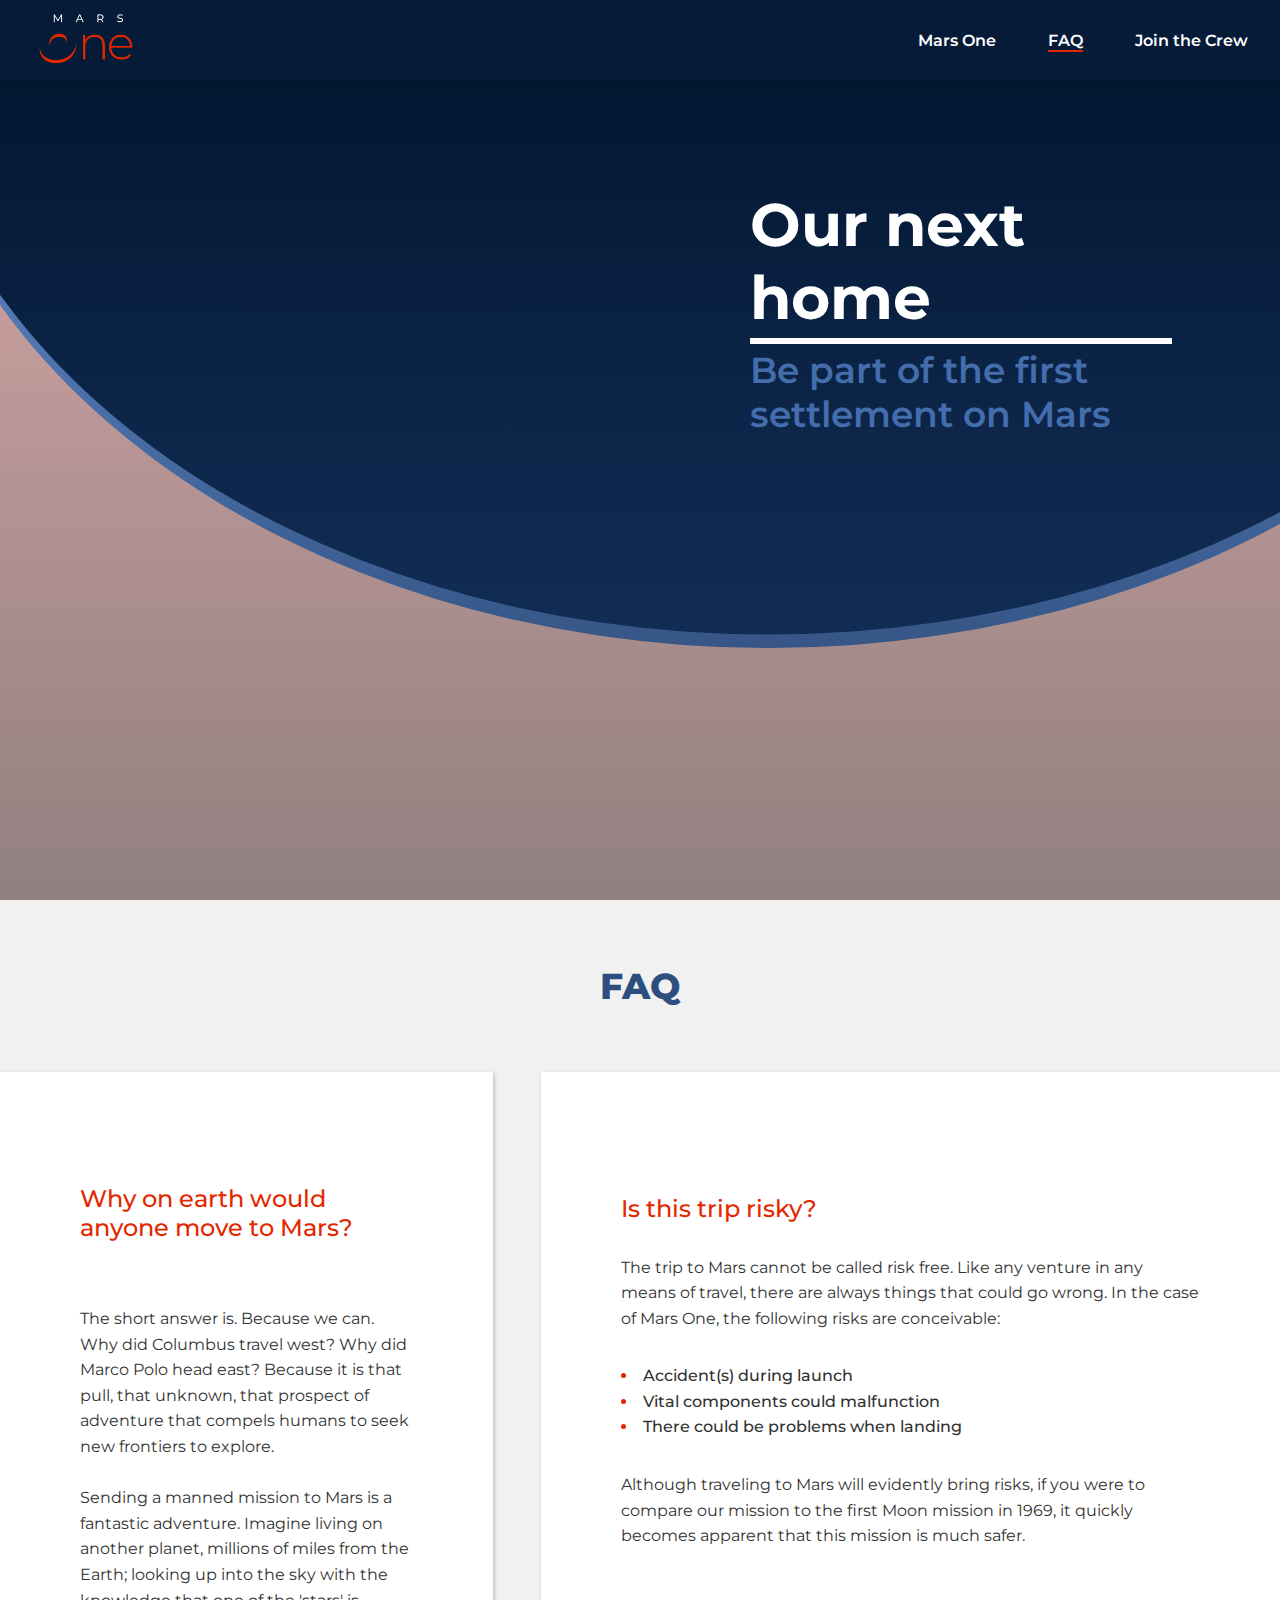
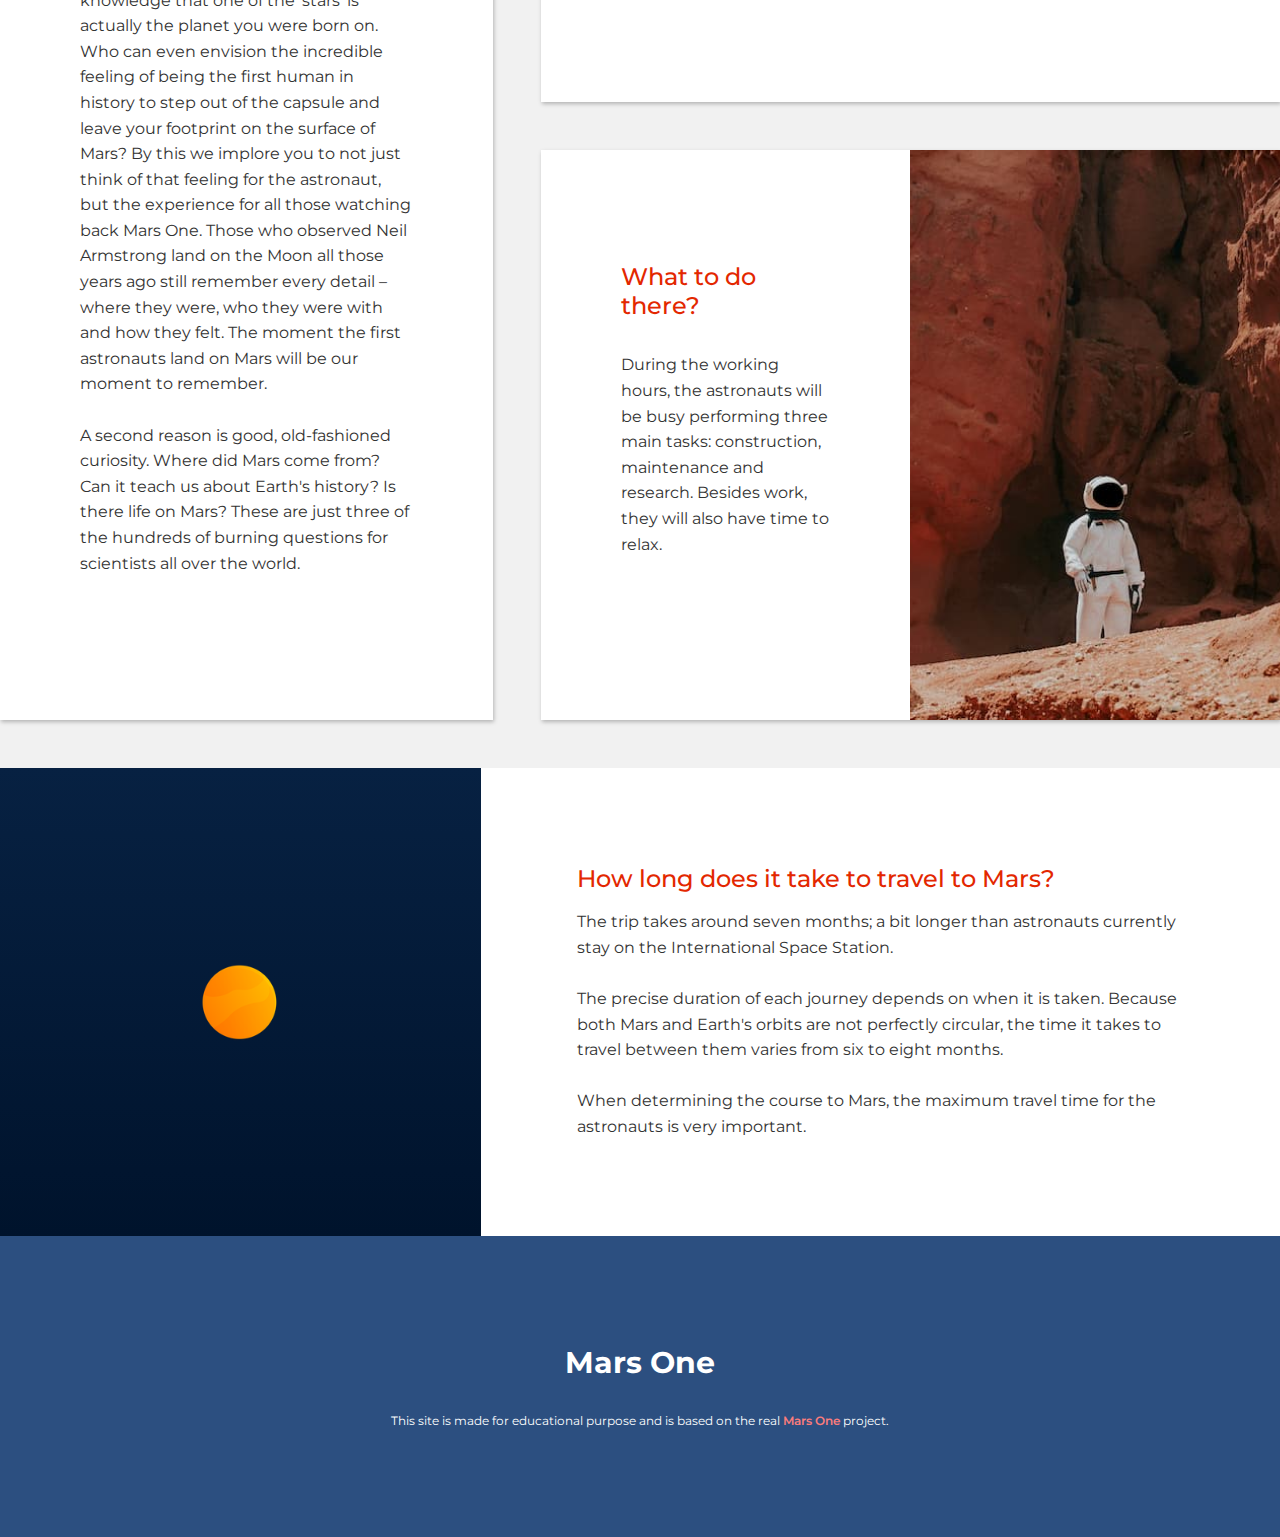
==== commit 65a0790c: "Could have used more animations and foucused on shortening the long faq-art1 text. Done!" ====
--- a/faq.html
+++ b/faq.html
@@ -40,9 +40,9 @@
         <h2 class="heading">FAQ</h2>
 
         <article class="article-container ordinary faq art1">
-          <div class="article-content">
+          <div class="article-content faq">
             <h3>Why on earth would anyone move to Mars?</h3>
-            <p>
+            <p class="p-extra-padding">
               The short answer is. Because we can. Why did Columbus travel west?
               Why did Marco Polo head east? Because it is that pull, that
               unknown, that prospect of adventure that compels humans to seek
@@ -70,7 +70,7 @@
         </article>
 
         <article class="article-container ordinary faq art2">
-          <div class="article-content">
+          <div class="article-content faq">
             <h3>Is this trip risky?</h3>
             <p>
               The trip to Mars cannot be called risk free. Like any venture in
@@ -91,19 +91,19 @@
         </article>
 
         <article class="article-container cover faq art3">
-          <div class="article-image article-image--bigger">
-            <img
-              src="images/page-2/nicolas-lobos-NR_tXTuyTak-unsplashcopy4.jpg"
-              alt="astronaut walking on planet"
-            />
-          </div>
-          <div class="article-content">
+          <div class="article-content faq">
             <h3>What to do there?</h3>
             <p>
               During the working hours, the astronauts will be busy performing
               three main tasks: construction, maintenance and research. Besides
               work, they will also have time to relax.
             </p>
+          </div>
+          <div class="article-image article-image--bigger">
+            <img
+              src="images/page-2/nicolas-lobos-NR_tXTuyTak-unsplashcopy4.jpg"
+              alt="astronaut walking on planet"
+            />
           </div>
         </article>
       </section>
--- a/styles/style.css
+++ b/styles/style.css
@@ -5,6 +5,8 @@
   border-bottom: 3px solid #ffffff;
   padding-bottom: 0.25rem;
   margin-bottom: 0.25rem;
+  -webkit-transition: 0.475s;
+  transition: 0.475s;
 }
 
 @media only screen and (min-width: 700px) {
@@ -26,6 +28,8 @@
   font-size: 1.2rem;
   font-weight: 600;
   color: #e32700;
+  -webkit-transition: 0.35s;
+  transition: 0.35s;
 }
 
 @media only screen and (min-width: 700px) {
@@ -45,6 +49,8 @@
   font-size: 1.2rem;
   font-weight: 500;
   color: #e32700;
+  -webkit-transition: 0.35s;
+  transition: 0.35s;
 }
 
 @media only screen and (min-width: 700px) {
@@ -66,6 +72,8 @@
   font-size: 0.9rem;
   line-height: 1.4rem;
   color: #323232;
+  -webkit-transition: 0.5;
+  transition: 0.5;
 }
 
 @media only screen and (min-width: 700px) {
@@ -255,7 +263,7 @@
 
 .header__ellipse--index,
 .header__ellipse--faq {
-  background: center/cover url("../../images/page-1/hero-1.jpg") no-repeat;
+  background: center/cover url("../images/page-1/hero-1.jpg") no-repeat;
 }
 
 .header__ellipse--index::before,
@@ -288,11 +296,11 @@
 }
 
 .header__ellipse--faq {
-  background: center/cover url("../../images/page-2/hero-2.jpg") no-repeat;
+  background: center/cover url("../images/page-2/hero-2.jpg") no-repeat;
 }
 
 .header__ellipse--join {
-  background: center/cover url("../../images/page-3/hero-3.jpg") no-repeat;
+  background: center/cover url("../images/page-3/hero-3.jpg") no-repeat;
 }
 
 .header__ellipse--join::before {
@@ -349,7 +357,7 @@
   }
 }
 
-@media screen and (min-width: 700px) {
+@media screen and (min-width: 500px) {
   footer {
     padding: 5rem;
   }
@@ -686,6 +694,8 @@
 .article-section {
   background: #f1f1f1;
   padding: 2rem 1rem;
+  -webkit-transition: 1s;
+  transition: 1s;
 }
 
 @media screen and (min-width: 500px) {
@@ -703,6 +713,12 @@
 @media screen and (min-width: 700px) {
   .article-section {
     padding: 4rem;
+  }
+}
+
+@media screen and (min-width: 1100px) {
+  .article-section.faq {
+    padding: 4rem 0 3rem 0;
   }
 }
 
@@ -717,13 +733,15 @@
   padding: 1rem 0;
 }
 
-.article-section .faq p {
-  padding: 1rem 0 0 0;
+@media screen and (min-width: 1100px) {
+  .article-section p {
+    padding: 2rem 0;
+  }
 }
 
 .article-section ul {
   list-style-position: inside;
-  padding: 1rem 0 0 0;
+  padding: 0;
 }
 
 .article-section ul li {
@@ -750,12 +768,57 @@
 
 @media screen and (min-width: 600px) {
   .article-section .article-container {
+    padding: 0;
+    display: -webkit-box;
+    display: -ms-flexbox;
+    display: flex;
+  }
+  .article-section .article-container.art2 .index {
+    -ms-flex-item-align: center;
+        -ms-grid-row-align: center;
+        align-self: center;
+  }
+  .article-section .article-container .article-image {
+    max-width: 50%;
+  }
+  .article-section .article-container .article-image--bigger img {
+    -webkit-box-flex: 1;
+        -ms-flex: 1;
+            flex: 1;
+    height: 100%;
+    width: 100%;
+    -o-object-fit: cover;
+       object-fit: cover;
+  }
+  .article-section .article-container.ordinary {
+    justify-items: center;
+    -webkit-box-align: center;
+        -ms-flex-align: center;
+            align-items: center;
+  }
+  .article-section .article-container.ordinary .article-content {
     padding: 3rem;
+  }
+}
+
+@media screen and (min-width: 1100px) {
+  .article-section .article-container.art1 .faq {
+    -ms-flex-item-align: start;
+        align-self: flex-start;
   }
 }
 
 .article-section .article-container .article-image--smaller {
   padding: 2rem 2rem 0 2rem;
+}
+
+@media screen and (min-width: 600px) {
+  .article-section .article-container .article-image--smaller {
+    -webkit-box-flex: 1;
+        -ms-flex: 1;
+            flex: 1;
+    padding: 0 0 0 3rem;
+  }
 }
 
 .article-section .article-container .article-image--smaller img {
@@ -763,9 +826,21 @@
   margin: auto;
 }
 
+@media screen and (min-width: 600px) {
+  .article-section .article-container .article-image--smaller img {
+    width: 67%;
+  }
+}
+
 @media screen and (min-width: 700px) {
   .article-section .article-container .article-image--smaller img {
     width: 50%;
+  }
+}
+
+@media screen and (min-width: 1100px) {
+  .article-section .article-container .article-image--smaller img.red-planet {
+    padding: 0 0 0 3.25rem;
   }
 }
 
@@ -797,48 +872,40 @@
   }
 }
 
-@media screen and (min-width: 600px) {
+@media screen and (min-width: 1100px) {
+  .article-section .article-container .article-content.faq {
+    padding: 7rem 5rem;
+  }
+  .article-section .article-container .article-content.faq .p-extra-padding {
+    padding-top: 4rem;
+  }
+}
+
+@media screen and (min-width: 1100px) {
   .article-section .article-container {
-    padding: 0;
+    margin-top: 0;
+  }
+  .article-section .article-container.ordinary.art3 {
+    -webkit-box-orient: vertical;
+    -webkit-box-direction: normal;
+        -ms-flex-direction: column;
+            flex-direction: column;
+  }
+  .article-section .article-container .article-image--smaller {
     display: -webkit-box;
     display: -ms-flexbox;
     display: flex;
-  }
-  .article-section .article-container.art2 .index {
-    -ms-flex-item-align: center;
-        -ms-grid-row-align: center;
-        align-self: center;
-  }
-  .article-section .article-container .article-image {
-    max-width: 50%;
-  }
-  .article-section .article-container .article-image--smaller {
-    -webkit-box-flex: 1;
-        -ms-flex: 1;
-            flex: 1;
-    padding: 1rem 0 1rem 1rem;
+    padding: 0;
   }
   .article-section .article-container .article-image--smaller img {
-    width: 67%;
-  }
-  .article-section .article-container .article-image--bigger img {
-    -webkit-box-flex: 1;
-        -ms-flex: 1;
-            flex: 1;
-    height: 100%;
+    max-width: 100%;
+  }
+  .article-section .article-container .article-image--smaller img[alt="sun"] {
     width: 100%;
-    -o-object-fit: cover;
-       object-fit: cover;
-  }
-  .article-section .article-container.ordinary {
-    justify-items: center;
-    -webkit-box-align: center;
-        -ms-flex-align: center;
-            align-items: center;
-  }
-  .article-section .article-container.ordinary .article-content {
-    padding: 3rem;
-  }
+  }
+}
+
+@media screen and (min-width: 600px) {
   .article-section .heading {
     grid-area: heading;
   }
@@ -883,33 +950,9 @@
         grid-template-areas: "heading heading" "art1 art3 " "art2 art3";
     grid-gap: 3rem;
   }
-  .article-section p {
-    padding: 2rem 0;
-  }
-  .article-section .article-container {
-    margin-top: 0;
-  }
-  .article-section .article-container.ordinary.art3 {
-    -webkit-box-orient: vertical;
-    -webkit-box-direction: normal;
-        -ms-flex-direction: column;
-            flex-direction: column;
-  }
-  .article-section .article-container .article-image--smaller {
-    display: -webkit-box;
-    display: -ms-flexbox;
-    display: flex;
-    padding: 0;
-  }
-  .article-section .article-container .article-image--smaller img {
-    max-width: 100%;
-  }
-  .article-section .article-container .article-image--smaller img[alt="sun"] {
-    width: 100%;
-  }
   .article-section.faq {
-    -ms-grid-columns: 1fr 1fr;
-        grid-template-columns: 1fr 1fr;
+    -ms-grid-columns: 2fr 3fr;
+        grid-template-columns: 2fr 3fr;
     -ms-grid-rows: auto auto auto;
         grid-template-rows: auto auto auto;
         grid-template-areas: "heading heading" "faq-art1 faq-art2 " "faq-art1 faq-art3";
@@ -919,6 +962,8 @@
 .form-section {
   background: #f1f1f1;
   padding: 2rem 1rem;
+  -webkit-transition: 1s;
+  transition: 1s;
 }
 
 @media screen and (min-width: 500px) {
@@ -987,10 +1032,16 @@
 
 .form-section article {
   background: #ffffff;
-  padding: 3rem;
+  padding: 1rem;
   margin-top: 2rem;
   -webkit-box-shadow: 1px 2px 4px rgba(0, 0, 0, 0.25);
           box-shadow: 1px 2px 4px rgba(0, 0, 0, 0.25);
+}
+
+@media screen and (min-width: 500px) {
+  .form-section article {
+    padding: 2rem;
+  }
 }
 
 @media screen and (min-width: 700px) {
@@ -1010,27 +1061,27 @@
   margin: auto;
 }
 
-@media screen and (min-width: 500px) {
+@media screen and (min-width: 900px) {
   .form-section .form-container {
-    -ms-grid-columns: 1fr 1fr;
-        grid-template-columns: 1fr 1fr;
-    -ms-grid-rows: auto auto auto 1fr auto;
-        grid-template-rows: auto auto auto 1fr auto;
+    -ms-grid-columns: 2fr 2fr 1fr;
+        grid-template-columns: 2fr 2fr 1fr;
+    -ms-grid-rows: auto auto 1fr auto;
+        grid-template-rows: auto auto 1fr auto;
     grid-gap: 2rem;
     margin-bottom: 2rem;
   }
   .form-section .form-container .motivation {
-    grid-column: span 2;
+    grid-column: span 3;
   }
   .form-section .form-container .wrap {
-    grid-column: span 2;
+    grid-column: span 3;
     display: -webkit-box;
     display: -ms-flexbox;
     display: flex;
   }
 }
 
-@media screen and (min-width: 700px) {
+@media screen and (min-width: 1100px) {
   .form-section .form-container {
     grid-gap: 3.6rem;
   }
@@ -1045,12 +1096,12 @@
   margin: 1rem 0 0.25rem 0;
 }
 
-@media screen and (min-width: 500px) {
+@media screen and (min-width: 900px) {
   .form-section .form-container label {
     font-size: 0.9rem;
   }
   .form-section .form-container label br {
-    margin-bottom: 1.5rem 0 0 0;
+    margin: 0;
   }
   .form-section .form-container label input {
     margin: 0;
@@ -1063,8 +1114,10 @@
           box-sizing: border-box;
   resize: none;
   border: 1px solid #2c4f80;
-  border-radius: 0.25rem;
+  border-radius: 0.3rem;
   padding: 0.5rem;
+  -webkit-transition: 0.5s;
+  transition: 0.5s;
 }
 
 .form-section input:focus,
@@ -1083,10 +1136,6 @@
 .form-section input[type="date"],
 .form-section textarea {
   width: 100%;
-}
-
-.form-section input[type="date"]:focus::before {
-  content: "" !important;
 }
 
 .form-section input[type="submit"] {
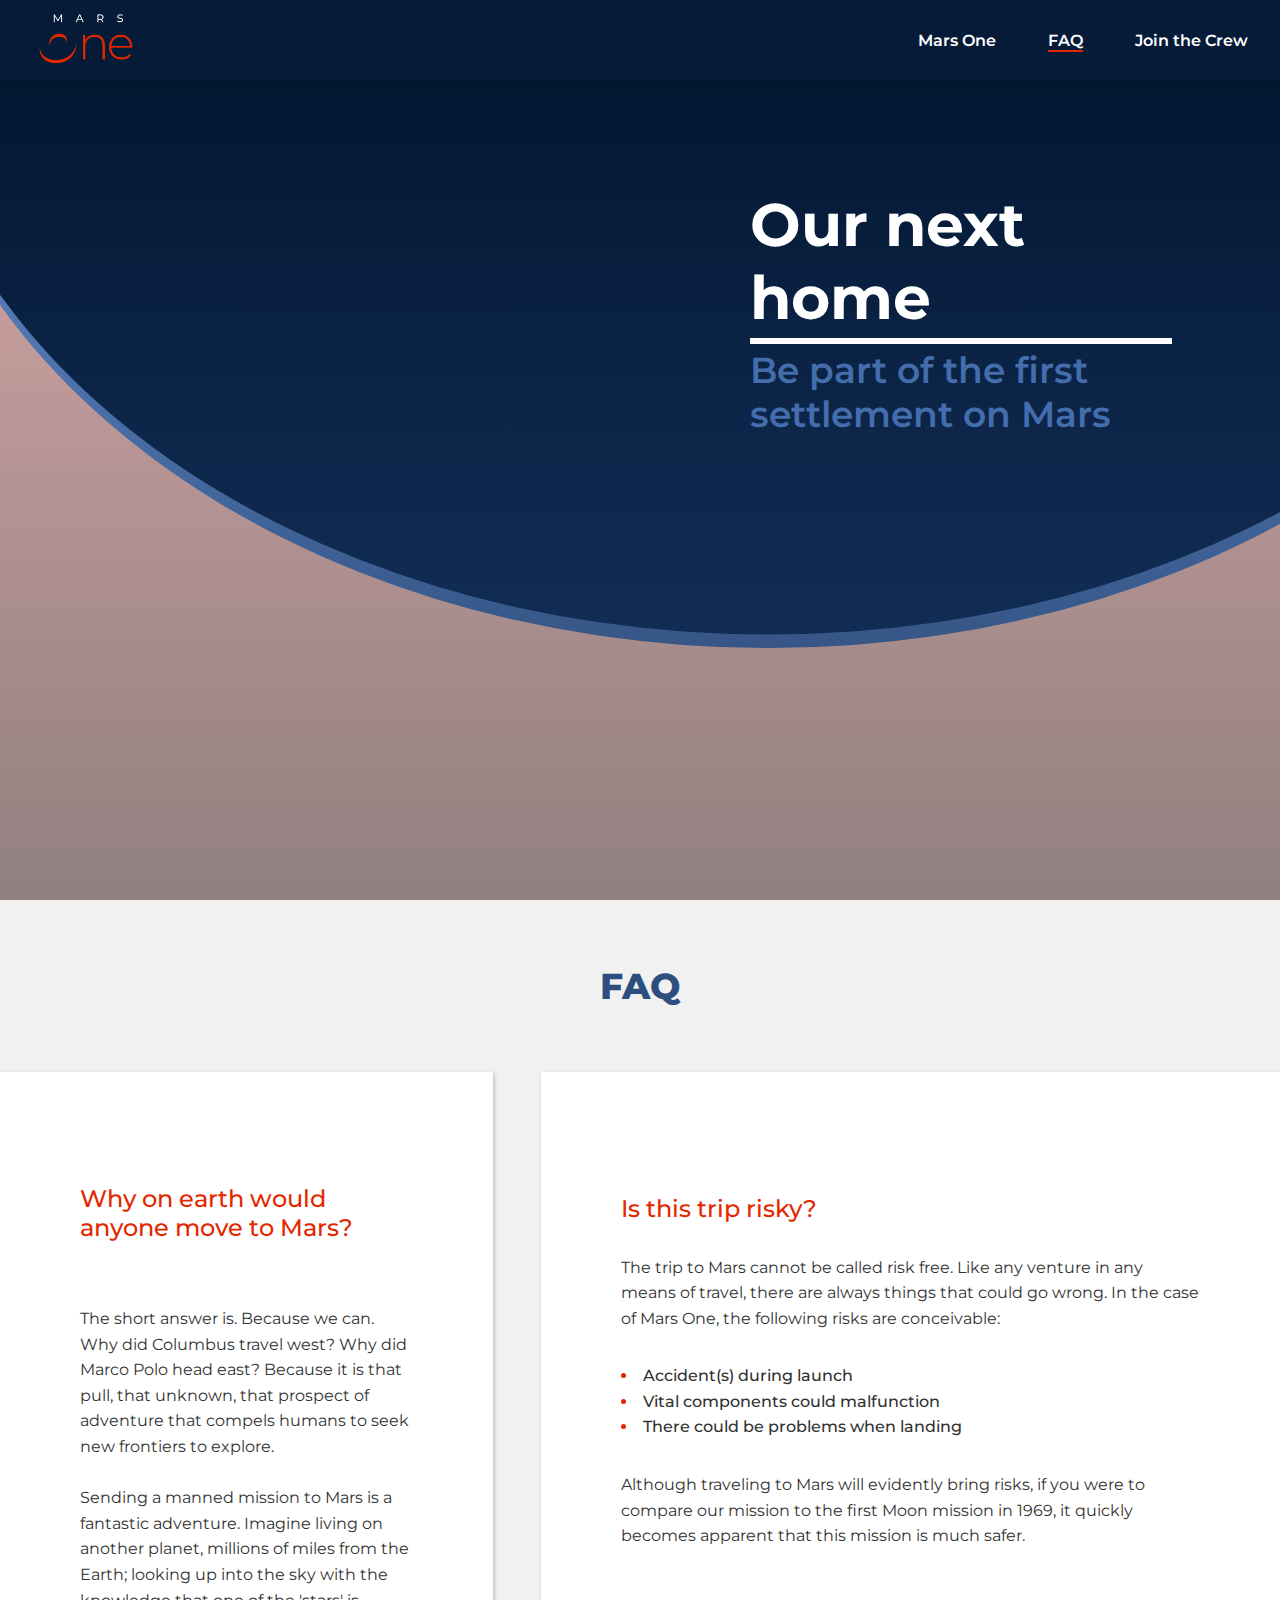
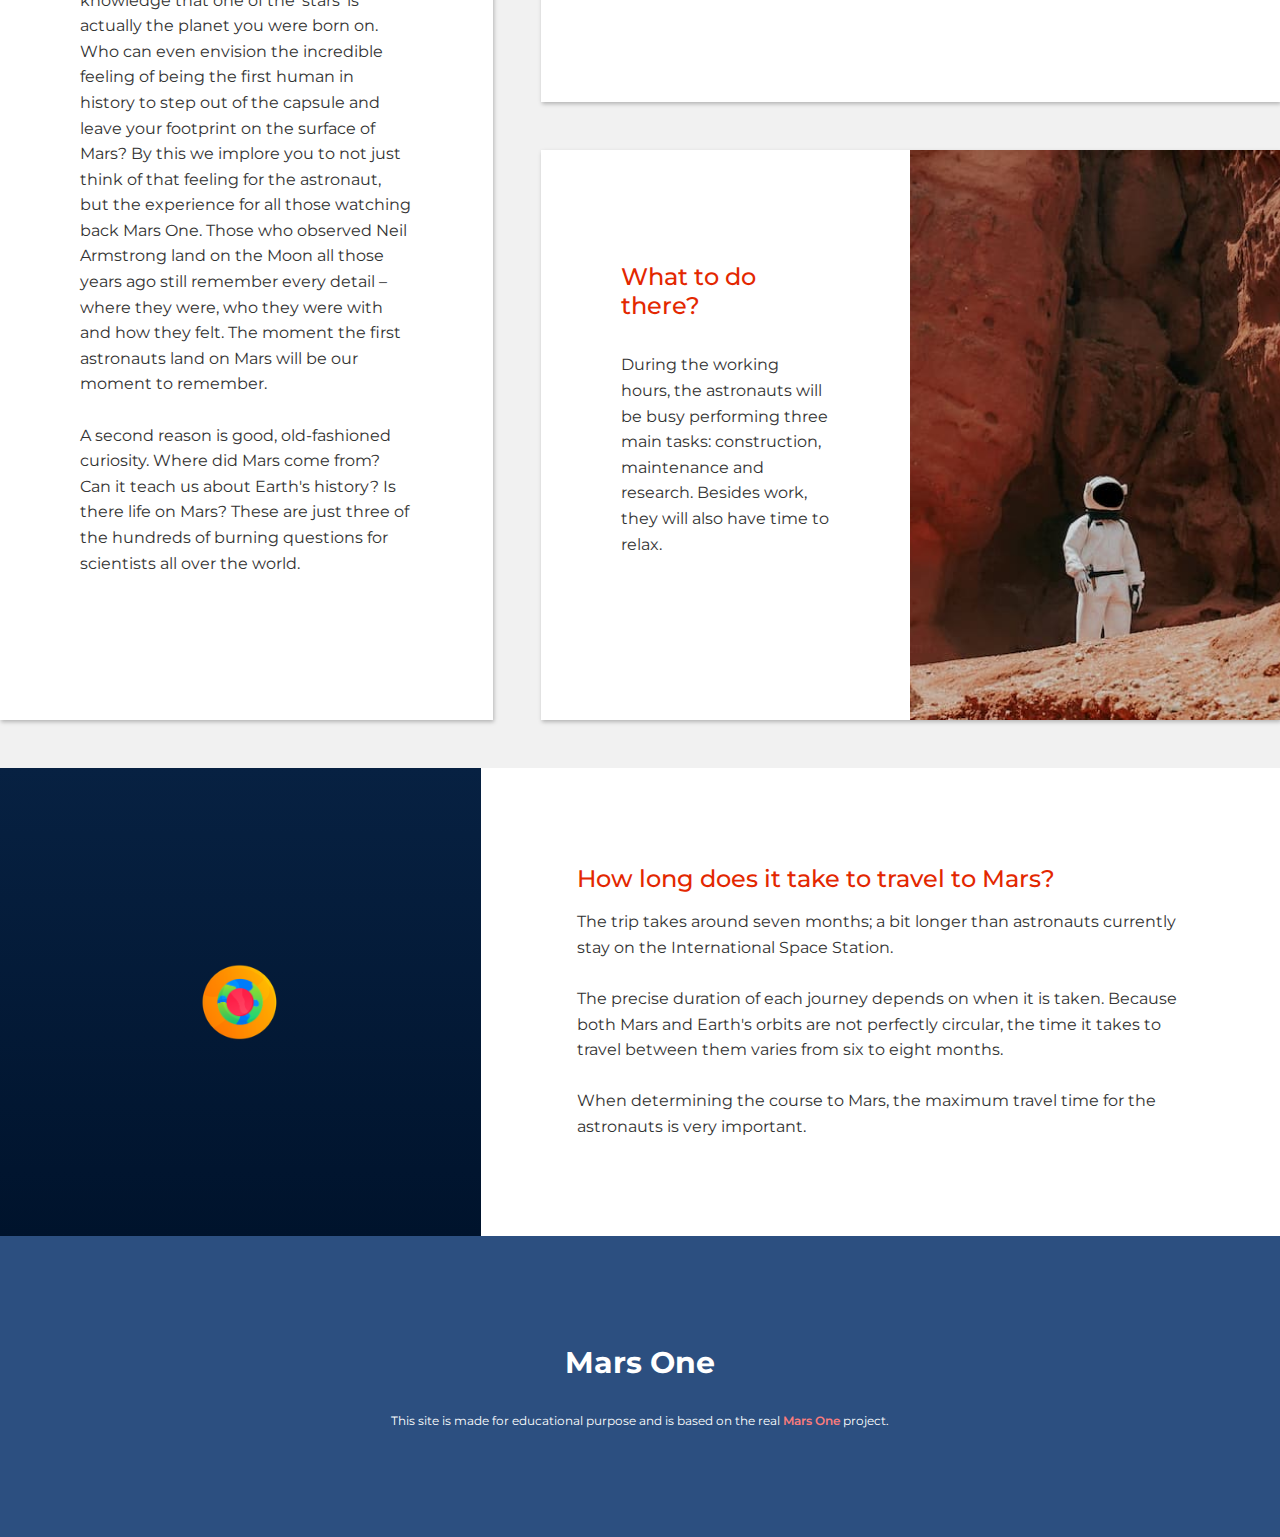
==== commit 3afe8ffa: "fixed bugs with animation in Safari and grid in Safari." ====
--- a/faq.html
+++ b/faq.html
@@ -145,6 +145,8 @@
           </div>
         </article>
       </section>
+
+      
     </main>
 
     <!-- footer -->
--- a/styles/style.css
+++ b/styles/style.css
@@ -426,17 +426,17 @@
   }
 }
 
+@media only screen and (min-width: 500px) {
+  .selling-container .selling-container--image.selling-image-index img {
+    height: 100%;
+    -o-object-fit: cover;
+       object-fit: cover;
+  }
+}
+
 .selling-container .selling-container--image img {
   display: block;
   width: 100%;
-}
-
-@media only screen and (min-width: 500px) {
-  .selling-container .selling-container--image img {
-    height: 100%;
-    -o-object-fit: cover;
-       object-fit: cover;
-  }
 }
 
 .selling-container .planet-bg {
@@ -444,6 +444,7 @@
   background-image: linear-gradient(#072142, #00132c);
   width: 100%;
   min-height: 19rem;
+  position: relative;
   display: -webkit-box;
   display: -ms-flexbox;
   display: flex;
@@ -451,9 +452,8 @@
   -webkit-box-direction: normal;
       -ms-flex-direction: column;
           flex-direction: column;
-  -webkit-box-pack: center;
-      -ms-flex-pack: center;
-          justify-content: center;
+  -ms-flex-pack: distribute;
+      justify-content: space-around;
   -webkit-box-align: center;
       -ms-flex-align: center;
           align-items: center;
@@ -465,102 +465,41 @@
 }
 
 .selling-container .planet-bg .image-planet.sun {
-  width: 3.5rem;
-  z-index: 1;
-  position: absolute;
-  -webkit-animation: rotate-sun 7s infinite linear;
-          animation: rotate-sun 7s infinite linear;
-}
-
-@media only screen and (min-width: 500px) {
-  .selling-container .planet-bg .image-planet.sun {
-    width: 2.5rem;
-  }
+  width: 4rem;
 }
 
 @media only screen and (min-width: 1100px) {
   .selling-container .planet-bg .image-planet.sun {
     width: 5rem;
-  }
-}
-
-@-webkit-keyframes rotate-sun {
-  0% {
-    -webkit-transform: rotate(0deg);
-            transform: rotate(0deg);
-  }
-  100% {
-    -webkit-transform: rotate(360deg);
-            transform: rotate(360deg);
-  }
-}
-
-@keyframes rotate-sun {
-  0% {
-    -webkit-transform: rotate(0deg);
-            transform: rotate(0deg);
-  }
-  100% {
-    -webkit-transform: rotate(360deg);
-            transform: rotate(360deg);
+    position: absolute;
+    -webkit-animation: rotate-sun 7s infinite linear;
+            animation: rotate-sun 7s infinite linear;
+  }
+  @-webkit-keyframes rotate-sun {
+    0% {
+      -webkit-transform: rotate(0deg);
+              transform: rotate(0deg);
+    }
+    100% {
+      -webkit-transform: rotate(360deg);
+              transform: rotate(360deg);
+    }
+  }
+  @keyframes rotate-sun {
+    0% {
+      -webkit-transform: rotate(0deg);
+              transform: rotate(0deg);
+    }
+    100% {
+      -webkit-transform: rotate(360deg);
+              transform: rotate(360deg);
+    }
   }
 }
 
 .selling-container .planet-bg .image-planet.mars {
-  width: 1rem;
-  position: absolute;
-  -webkit-animation: orbit 8s infinite linear;
-          animation: orbit 8s infinite linear;
-}
-
-@-webkit-keyframes orbit {
-  0% {
-    -webkit-transform: rotate(0deg) translateX(6.5rem) rotate(0deg);
-            transform: rotate(0deg) translateX(6.5rem) rotate(0deg);
-  }
-  100% {
-    -webkit-transform: rotate(360deg) translateX(6.5rem) rotate(-360deg);
-            transform: rotate(360deg) translateX(6.5rem) rotate(-360deg);
-  }
-}
-
-@keyframes orbit {
-  0% {
-    -webkit-transform: rotate(0deg) translateX(6.5rem) rotate(0deg);
-            transform: rotate(0deg) translateX(6.5rem) rotate(0deg);
-  }
-  100% {
-    -webkit-transform: rotate(360deg) translateX(6.5rem) rotate(-360deg);
-            transform: rotate(360deg) translateX(6.5rem) rotate(-360deg);
-  }
-}
-
-@media only screen and (min-width: 500px) {
-  .selling-container .planet-bg .image-planet.mars {
-    position: absolute;
-    -webkit-animation: orbit 8s infinite linear;
-            animation: orbit 8s infinite linear;
-  }
-  @-webkit-keyframes orbit {
-    0% {
-      -webkit-transform: rotate(0deg) translateX(4.25rem) rotate(0deg);
-              transform: rotate(0deg) translateX(4.25rem) rotate(0deg);
-    }
-    100% {
-      -webkit-transform: rotate(360deg) translateX(4.25rem) rotate(-360deg);
-              transform: rotate(360deg) translateX(4.25rem) rotate(-360deg);
-    }
-  }
-  @keyframes orbit {
-    0% {
-      -webkit-transform: rotate(0deg) translateX(4.25rem) rotate(0deg);
-              transform: rotate(0deg) translateX(4.25rem) rotate(0deg);
-    }
-    100% {
-      -webkit-transform: rotate(360deg) translateX(4.25rem) rotate(-360deg);
-              transform: rotate(360deg) translateX(4.25rem) rotate(-360deg);
-    }
-  }
+  width: 1.75rem;
+  z-index: 2;
 }
 
 @media only screen and (min-width: 1100px) {
@@ -572,84 +511,29 @@
   }
   @-webkit-keyframes orbit {
     0% {
-      -webkit-transform: rotate(0deg) translateX(9rem) rotate(0deg);
-              transform: rotate(0deg) translateX(9rem) rotate(0deg);
+      -webkit-transform: rotate(0deg) translateX(150px) rotate(0deg);
+              transform: rotate(0deg) translateX(150px) rotate(0deg);
     }
     100% {
-      -webkit-transform: rotate(360deg) translateX(9rem) rotate(-360deg);
-              transform: rotate(360deg) translateX(9rem) rotate(-360deg);
+      -webkit-transform: rotate(360deg) translateX(150px) rotate(-360deg);
+              transform: rotate(360deg) translateX(150px) rotate(-360deg);
     }
   }
   @keyframes orbit {
     0% {
-      -webkit-transform: rotate(0deg) translateX(9rem) rotate(0deg);
-              transform: rotate(0deg) translateX(9rem) rotate(0deg);
+      -webkit-transform: rotate(0deg) translateX(150px) rotate(0deg);
+              transform: rotate(0deg) translateX(150px) rotate(0deg);
     }
     100% {
-      -webkit-transform: rotate(360deg) translateX(9rem) rotate(-360deg);
-              transform: rotate(360deg) translateX(9rem) rotate(-360deg);
+      -webkit-transform: rotate(360deg) translateX(150px) rotate(-360deg);
+              transform: rotate(360deg) translateX(150px) rotate(-360deg);
     }
   }
 }
 
 .selling-container .planet-bg .image-planet.earth {
-  width: 2rem;
-  position: absolute;
-  -webkit-animation: orbit2 5s infinite linear;
-          animation: orbit2 5s infinite linear;
-  animation-direction: reverse;
-}
-
-@-webkit-keyframes orbit2 {
-  0% {
-    -webkit-transform: rotate(0deg) translateX(4rem) rotate(0deg);
-            transform: rotate(0deg) translateX(4rem) rotate(0deg);
-  }
-  100% {
-    -webkit-transform: rotate(360deg) translateX(4rem) rotate(-360deg);
-            transform: rotate(360deg) translateX(4rem) rotate(-360deg);
-  }
-}
-
-@keyframes orbit2 {
-  0% {
-    -webkit-transform: rotate(0deg) translateX(4rem) rotate(0deg);
-            transform: rotate(0deg) translateX(4rem) rotate(0deg);
-  }
-  100% {
-    -webkit-transform: rotate(360deg) translateX(4rem) rotate(-360deg);
-            transform: rotate(360deg) translateX(4rem) rotate(-360deg);
-  }
-}
-
-@media only screen and (min-width: 500px) {
-  .selling-container .planet-bg .image-planet.earth {
-    position: absolute;
-    -webkit-animation: orbit2 5s infinite linear;
-            animation: orbit2 5s infinite linear;
-    animation-direction: reverse;
-    width: 1.5rem;
-  }
-  @-webkit-keyframes orbit2 {
-    0% {
-      -webkit-transform: rotate(0deg) translateX(2.5rem) rotate(0deg);
-              transform: rotate(0deg) translateX(2.5rem) rotate(0deg);
-    }
-    100% {
-      -webkit-transform: rotate(360deg) translateX(2.5rem) rotate(-360deg);
-              transform: rotate(360deg) translateX(2.5rem) rotate(-360deg);
-    }
-  }
-  @keyframes orbit2 {
-    0% {
-      -webkit-transform: rotate(0deg) translateX(2.5rem) rotate(0deg);
-              transform: rotate(0deg) translateX(2.5rem) rotate(0deg);
-    }
-    100% {
-      -webkit-transform: rotate(360deg) translateX(2.5rem) rotate(-360deg);
-              transform: rotate(360deg) translateX(2.5rem) rotate(-360deg);
-    }
-  }
+  width: 2.5rem;
+  z-index: 1;
 }
 
 @media only screen and (min-width: 1100px) {
@@ -657,27 +541,29 @@
     position: absolute;
     -webkit-animation: orbit2 5s infinite linear;
             animation: orbit2 5s infinite linear;
+    -webkit-animation-delay: -100s;
+            animation-delay: -100s;
     animation-direction: reverse;
     width: 3rem;
   }
   @-webkit-keyframes orbit2 {
     0% {
-      -webkit-transform: rotate(0deg) translateX(6rem) rotate(0deg);
-              transform: rotate(0deg) translateX(6rem) rotate(0deg);
+      -webkit-transform: rotate(0deg) translateX(80px) rotate(0deg);
+              transform: rotate(0deg) translateX(80px) rotate(0deg);
     }
     100% {
-      -webkit-transform: rotate(360deg) translateX(6rem) rotate(-360deg);
-              transform: rotate(360deg) translateX(6rem) rotate(-360deg);
+      -webkit-transform: rotate(360deg) translateX(80px) rotate(-360deg);
+              transform: rotate(360deg) translateX(80px) rotate(-360deg);
     }
   }
   @keyframes orbit2 {
     0% {
-      -webkit-transform: rotate(0deg) translateX(6rem) rotate(0deg);
-              transform: rotate(0deg) translateX(6rem) rotate(0deg);
+      -webkit-transform: rotate(0deg) translateX(80px) rotate(0deg);
+              transform: rotate(0deg) translateX(80px) rotate(0deg);
     }
     100% {
-      -webkit-transform: rotate(360deg) translateX(6rem) rotate(-360deg);
-              transform: rotate(360deg) translateX(6rem) rotate(-360deg);
+      -webkit-transform: rotate(360deg) translateX(80px) rotate(-360deg);
+              transform: rotate(360deg) translateX(80px) rotate(-360deg);
     }
   }
 }
@@ -798,49 +684,6 @@
   }
   .article-section .article-container.ordinary .article-content {
     padding: 3rem;
-  }
-}
-
-@media screen and (min-width: 1100px) {
-  .article-section .article-container.art1 .faq {
-    -ms-flex-item-align: start;
-        align-self: flex-start;
-  }
-}
-
-.article-section .article-container .article-image--smaller {
-  padding: 2rem 2rem 0 2rem;
-}
-
-@media screen and (min-width: 600px) {
-  .article-section .article-container .article-image--smaller {
-    -webkit-box-flex: 1;
-        -ms-flex: 1;
-            flex: 1;
-    padding: 0 0 0 3rem;
-  }
-}
-
-.article-section .article-container .article-image--smaller img {
-  width: 50%;
-  margin: auto;
-}
-
-@media screen and (min-width: 600px) {
-  .article-section .article-container .article-image--smaller img {
-    width: 67%;
-  }
-}
-
-@media screen and (min-width: 700px) {
-  .article-section .article-container .article-image--smaller img {
-    width: 50%;
-  }
-}
-
-@media screen and (min-width: 1100px) {
-  .article-section .article-container .article-image--smaller img.red-planet {
-    padding: 0 0 0 3.25rem;
   }
 }
 
@@ -881,27 +724,78 @@
   }
 }
 
+.article-section .article-container .article-image--smaller {
+  padding: 2rem 2rem 0 2rem;
+}
+
+@media screen and (min-width: 600px) {
+  .article-section .article-container .article-image--smaller {
+    -webkit-box-flex: 1;
+        -ms-flex: 1;
+            flex: 1;
+    padding: 0 0 0 3rem;
+  }
+}
+
+@media screen and (min-width: 1100px) {
+  .article-section .article-container .article-image--smaller {
+    -webkit-box-flex: 1;
+        -ms-flex: 1;
+            flex: 1;
+    padding: 0;
+  }
+  .article-section .article-container .article-image--smaller.sun-icon {
+    display: -webkit-box;
+    display: -ms-flexbox;
+    display: flex;
+  }
+}
+
+.article-section .article-container .article-image--smaller img {
+  width: 50%;
+  margin: auto;
+}
+
+@media screen and (min-width: 600px) {
+  .article-section .article-container .article-image--smaller img {
+    width: 67%;
+  }
+}
+
+@media screen and (min-width: 700px) {
+  .article-section .article-container .article-image--smaller img {
+    width: 50%;
+  }
+}
+
+@media screen and (min-width: 1100px) {
+  .article-section .article-container .article-image--smaller img {
+    max-width: 100%;
+  }
+  .article-section .article-container .article-image--smaller img[alt="sun"] {
+    width: 100%;
+  }
+}
+
+@media screen and (min-width: 1100px) {
+  .article-section .article-container .article-image--smaller img.red-planet {
+    padding: 0 0 0 3.25rem;
+  }
+}
+
 @media screen and (min-width: 1100px) {
   .article-section .article-container {
     margin-top: 0;
+  }
+  .article-section .article-container.art1 .faq {
+    -ms-flex-item-align: start;
+        align-self: flex-start;
   }
   .article-section .article-container.ordinary.art3 {
     -webkit-box-orient: vertical;
     -webkit-box-direction: normal;
         -ms-flex-direction: column;
             flex-direction: column;
-  }
-  .article-section .article-container .article-image--smaller {
-    display: -webkit-box;
-    display: -ms-flexbox;
-    display: flex;
-    padding: 0;
-  }
-  .article-section .article-container .article-image--smaller img {
-    max-width: 100%;
-  }
-  .article-section .article-container .article-image--smaller img[alt="sun"] {
-    width: 100%;
   }
 }
 
